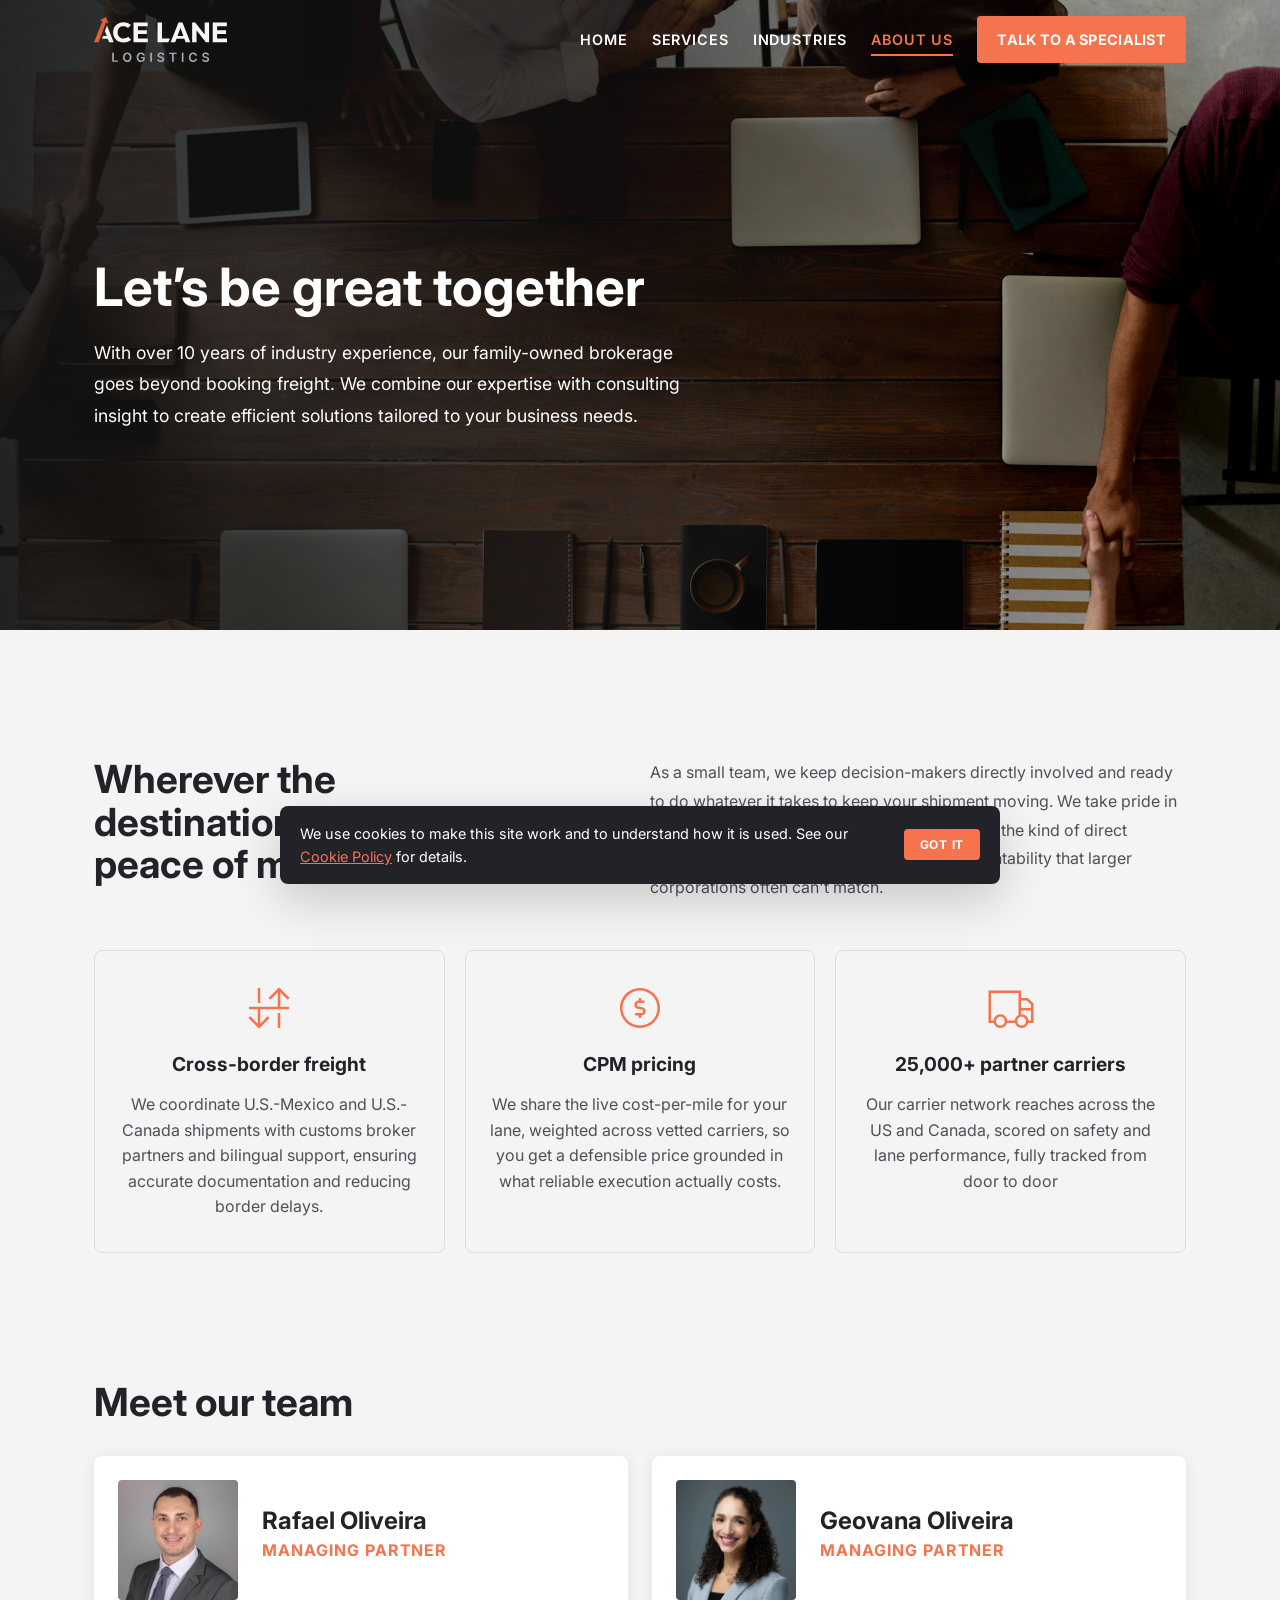
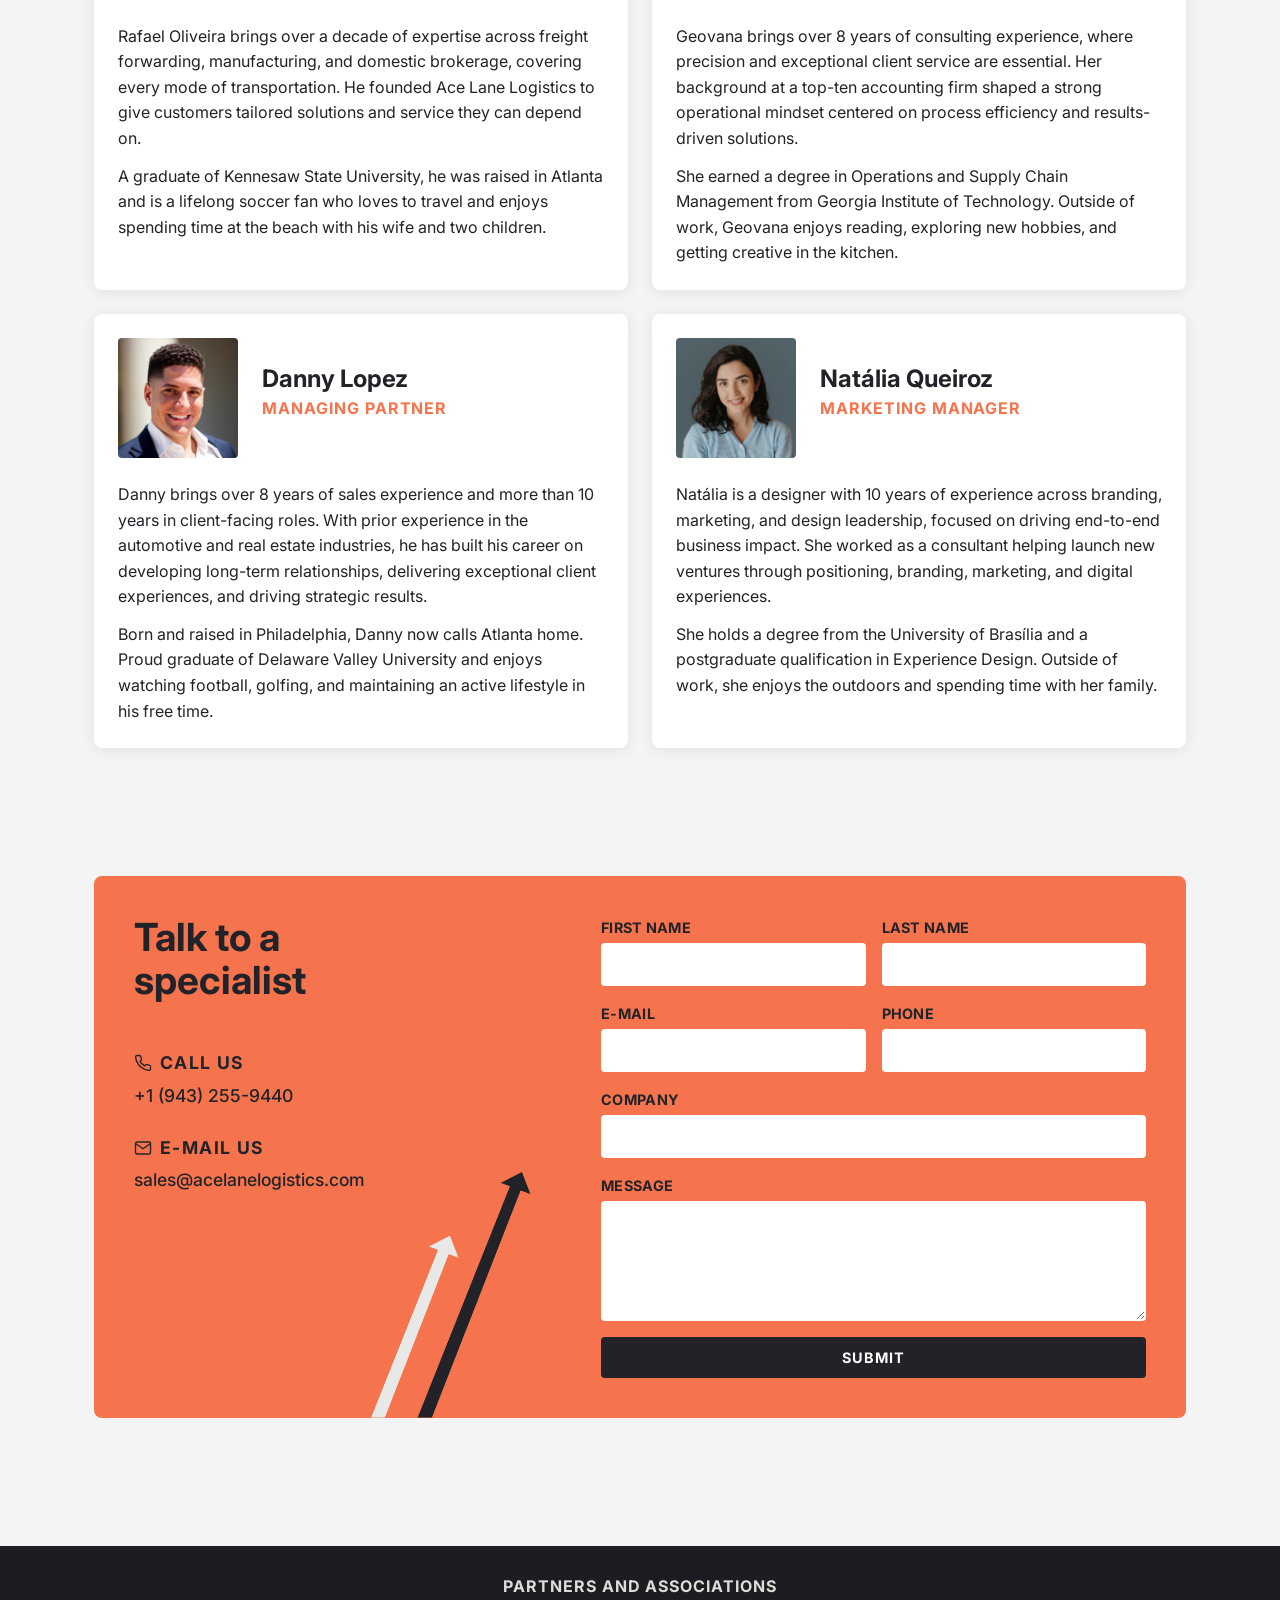
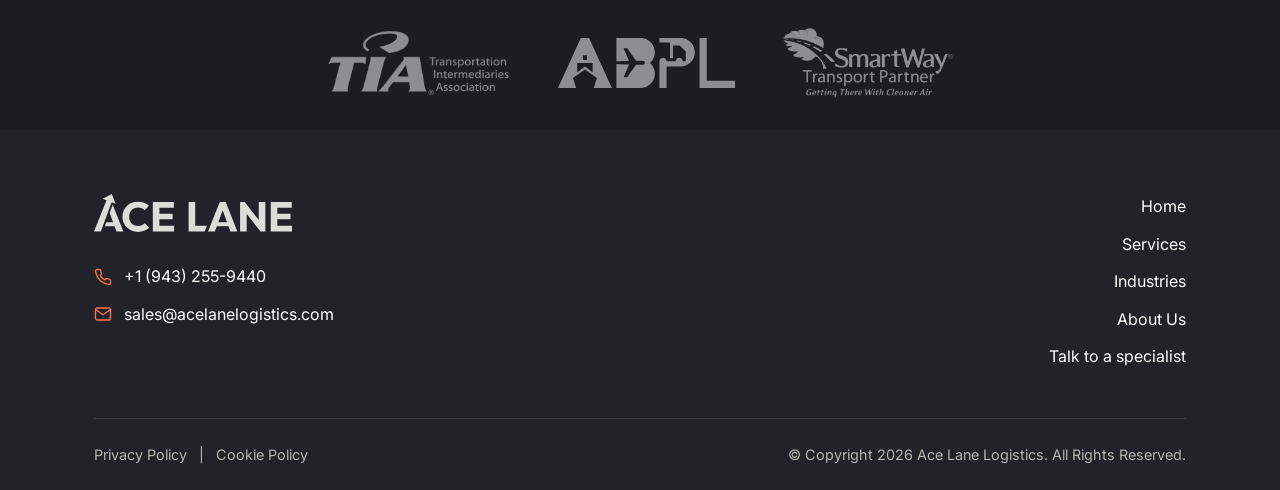
==== about.html @ 62bfcaa4 "Add files via upload" ====
<!DOCTYPE html>
<html lang="en">
<head>
  <meta charset="UTF-8">
  <meta name="viewport" content="width=device-width, initial-scale=1.0">
  <title>About Us — Ace Lane Logistics</title>
  <meta name="description" content="Over 10 years of industry experience combining brokerage expertise with consulting insight. Meet the partners behind Ace Lane Logistics.">

  <!-- Google tag (gtag.js) -->
  <script async src="https://www.googletagmanager.com/gtag/js?id=G-DX2MP7XP96"></script>
  <script>
    window.dataLayer = window.dataLayer || [];
    function gtag(){dataLayer.push(arguments);}
    gtag('js', new Date());

    gtag('config', 'G-DX2MP7XP96');
  </script>

  <link rel="icon" type="image/png" href="img/brand/ace-lane-favicon.png">

  <link rel="preconnect" href="https://fonts.googleapis.com">
  <link rel="preconnect" href="https://fonts.gstatic.com" crossorigin>
  <link href="https://fonts.googleapis.com/css2?family=Inter:wght@400;500;600;700;800&display=swap" rel="stylesheet">

  <link rel="stylesheet" href="css/tokens.css">
  <link rel="stylesheet" href="css/styles.css">
</head>
<body>

  <!-- ============================
       HEADER
       ============================ -->
       <header class="site-header">
        <div class="container">
          <div class="nav-row">
            <a href="index.html" class="brand-logo" aria-label="Ace Lane Logistics — Home">
              <img src="img/brand/ace-lane-logo.svg" alt="Ace Lane Logistics">
            </a>
    
            <nav aria-label="Primary" class="nav-items">
              <ul class="primary-nav">
                <li><a href="index.html">Home</a></li>
                <li><a href="services.html">Services</a></li>
                <li><a href="industries.html">Industries</a></li>
                <li><a href="about.html" aria-current="page">About Us</a></li>
              </ul>
            </nav>
    
            <a href="contact.html" class="btn btn-primary nav-cta">Talk to a specialist</a>
    
            <button class="nav-toggle" aria-label="Open menu" aria-expanded="false" aria-controls="mobile-menu">
              <svg viewBox="0 0 24 24" fill="none" stroke="currentColor" stroke-width="2" stroke-linecap="round" stroke-linejoin="round">
                <line x1="3" y1="6" x2="21" y2="6"/><line x1="3" y1="12" x2="21" y2="12"/><line x1="3" y1="18" x2="21" y2="18"/>
              </svg>
            </button>
          </div>
        </div>
      </header>
    
      <nav id="mobile-menu" class="mobile-menu" aria-label="Mobile">
        <a href="index.html">Home</a>
        <a href="services.html">Services</a>
        <a href="industries.html">Industries</a>
        <a href="about.html">About Us</a>
        <a href="contact.html" class="btn btn-primary">Talk to a specialist</a>
      </nav>

  <main id="main">

    <!-- ============================
         HERO — arrows on right
         ============================ -->
    <section class="hero hero--about" aria-label="About us intro">
      <div class="hero-bg" style="background-image: url('img/about-us-ace-lane-team.jpg')"></div>
      <div class="container hero-inner">
        <div class="hero-text">
          <h1 class="heading-5xl">Let’s be great together</h1>
          <p class="text-lg">With over 10 years of industry experience, our family-owned brokerage goes beyond booking freight. We combine our expertise with consulting insight to create efficient solutions tailored to your business needs. 
          </p>
        </div>
      </div>
    </section>

    <!-- ============================
         RAISING THE STANDARDS — 3 cards
         ============================ -->
    <section class="about-section">
      <div class="container">
        <div class="double-head">
          <h2 class="heading-4xl">Wherever the destination,we deliver peace of mind</h2>
          <p>As a small team, we keep decision-makers directly involved and ready to do whatever it takes to keep your shipment moving. We take pride in building long-term relationships and delivering the kind of direct communication, personal attention, and accountability that larger corporations often can't match.</p>
        </div>

        <div class="about-cards">
          <article class="about-card">
            <span class="about-card-icon" aria-hidden="true">
              <img src="img/icons/cross-border.svg">
            </span>
            <h3>Cross-border freight</h3>
            <p>We coordinate U.S.-Mexico and U.S.-Canada shipments with customs broker partners and bilingual support, ensuring accurate documentation and reducing border delays.</p>          </article>

          <article class="about-card">
            <span class="about-card-icon" aria-hidden="true">
              <img src="img/icons/quote.svg">
            </span>
            <h3>CPM pricing</h3>
            <p>We share the live cost-per-mile for your lane, weighted across vetted carriers, so you get a defensible price grounded in what reliable execution actually costs.</p>
          </article>

          <article class="about-card">
            <span class="about-card-icon" aria-hidden="true">
              <img src="img/icons/truck.svg">
            </span>
            <h3>25,000+ partner carriers</h3>
            <p>Our carrier network reaches across the US and Canada, scored on safety and lane performance, fully tracked from door to door</p>
          </article>
        </div>
      </div>
    </section>

    <!-- ============================
         MEET THE PARTNERS
         ============================ -->
    <section class="pt-0">
      <div class="container">
        <div class="partners-head">
          <h2 class="heading-4xl">Meet our team</h2>
        </div>
        <div class="partners-grid">
          <article class="partner-card">
            <div class="partner-info">
              <img src="img/partner-rafael-oliveira-ace-lane.jpg" alt="Rafael Oliveira">
              <div class="partner-name">
                <h3 class="heading-2xl">Rafael Oliveira</h3>
                <h4 class="heading-base">Managing Partner</h4>
                <!-- <a href="https://www.linkedin.com/in/rafael-oliveira1/" class="btn sm btn-outline btn-linkedin" target="_blank" rel="noopener noreferrer"> 
                  <svg class="li-icon" viewBox="0 0 640 640" xmlns="http://www.w3.org/2000/svg" aria-hidden="true">
                    <path d="M512 96L127.9 96C110.3 96 96 110.5 96 128.3L96 511.7C96 529.5 110.3 544 127.9 544L512 544C529.6 544 544 529.5 544 511.7L544 128.3C544 110.5 529.6 96 512 96zM231.4 480L165 480L165 266.2L231.5 266.2L231.5 480L231.4 480zM198.2 160C219.5 160 236.7 177.2 236.7 198.5C236.7 219.8 219.5 237 198.2 237C176.9 237 159.7 219.8 159.7 198.5C159.7 177.2 176.9 160 198.2 160zM480.3 480L413.9 480L413.9 376C413.9 351.2 413.4 319.3 379.4 319.3C344.8 319.3 339.5 346.3 339.5 374.2L339.5 480L273.1 480L273.1 266.2L336.8 266.2L336.8 295.4L337.7 295.4C346.6 278.6 368.3 260.9 400.6 260.9C467.8 260.9 480.3 305.2 480.3 362.8L480.3 480z"/>
                  </svg>
                  LinkedIn
                </a>-->
              </div>
            </div>
            <div class="partner-text">
              <p>Rafael Oliveira brings over a decade of expertise across freight forwarding, manufacturing, and domestic brokerage, covering every mode of transportation. He founded Ace Lane Logistics to give customers tailored solutions and service they can depend on.</p>
              <p>A graduate of Kennesaw State University, he was raised in Atlanta and is a lifelong soccer fan who loves to travel and enjoys spending time at the beach with his wife and two children.</p>
            </div>
          </article>
          
          <article class="partner-card">
            <div class="partner-info">
              <img src="img/partner-geovana-oliveira-ace-lane.png" alt="Geovana Oliveira">
              <div class="partner-name">
                <h3 class="heading-2xl">Geovana Oliveira</h3>
                <h4 class="heading-base">Managing Partner</h4>
                <!-- <a href="https://www.linkedin.com/in/martinsgeovana/" class="btn sm btn-outline btn-linkedin" target="_blank" rel="noopener noreferrer">
                  <svg class="li-icon" viewBox="0 0 640 640" xmlns="http://www.w3.org/2000/svg" aria-hidden="true">
                    <path d="M512 96L127.9 96C110.3 96 96 110.5 96 128.3L96 511.7C96 529.5 110.3 544 127.9 544L512 544C529.6 544 544 529.5 544 511.7L544 128.3C544 110.5 529.6 96 512 96zM231.4 480L165 480L165 266.2L231.5 266.2L231.5 480L231.4 480zM198.2 160C219.5 160 236.7 177.2 236.7 198.5C236.7 219.8 219.5 237 198.2 237C176.9 237 159.7 219.8 159.7 198.5C159.7 177.2 176.9 160 198.2 160zM480.3 480L413.9 480L413.9 376C413.9 351.2 413.4 319.3 379.4 319.3C344.8 319.3 339.5 346.3 339.5 374.2L339.5 480L273.1 480L273.1 266.2L336.8 266.2L336.8 295.4L337.7 295.4C346.6 278.6 368.3 260.9 400.6 260.9C467.8 260.9 480.3 305.2 480.3 362.8L480.3 480z"/>
                  </svg>
                  LinkedIn
                </a>-->
              </div>
            </div>
            <div class="partner-text">
              <p>Geovana brings over 8 years of consulting experience, where precision and exceptional client service are essential. Her background at a top-ten accounting firm shaped a strong operational mindset centered on process efficiency and results-driven solutions.</p>
              <p>She earned a degree in Operations and Supply Chain Management from Georgia Institute of Technology. Outside of work, Geovana enjoys reading, exploring new hobbies, and getting creative in the kitchen.</p>
            </div>
          </article>
          
          <article class="partner-card">
            <div class="partner-info">
              <img src="img/partner-danny-lopez-ace-lane.jpeg" alt="Danny Lopez">
              <div class="partner-name">
                <h3 class="heading-2xl">Danny Lopez</h3>
                <h4 class="heading-base">Managing Partner</h4>
               <!--  <a href="https://www.linkedin.com/in/dlopez05/" class="btn sm btn-outline btn-linkedin" target="_blank" rel="noopener noreferrer">
                  <svg class="li-icon" viewBox="0 0 640 640" xmlns="http://www.w3.org/2000/svg" aria-hidden="true">
                    <path d="M512 96L127.9 96C110.3 96 96 110.5 96 128.3L96 511.7C96 529.5 110.3 544 127.9 544L512 544C529.6 544 544 529.5 544 511.7L544 128.3C544 110.5 529.6 96 512 96zM231.4 480L165 480L165 266.2L231.5 266.2L231.5 480L231.4 480zM198.2 160C219.5 160 236.7 177.2 236.7 198.5C236.7 219.8 219.5 237 198.2 237C176.9 237 159.7 219.8 159.7 198.5C159.7 177.2 176.9 160 198.2 160zM480.3 480L413.9 480L413.9 376C413.9 351.2 413.4 319.3 379.4 319.3C344.8 319.3 339.5 346.3 339.5 374.2L339.5 480L273.1 480L273.1 266.2L336.8 266.2L336.8 295.4L337.7 295.4C346.6 278.6 368.3 260.9 400.6 260.9C467.8 260.9 480.3 305.2 480.3 362.8L480.3 480z"/>
                  </svg>
                  LinkedIn
                </a> -->
              </div>
            </div>
            <div class="partner-text">
              <p>Danny brings over 8 years of sales experience and more than 10 years in client-facing roles. With prior experience in the automotive and real estate industries, he has built his career on developing long-term relationships, delivering exceptional client experiences, and driving strategic results.</p>
              <p>Born and raised in Philadelphia, Danny now calls Atlanta home. Proud graduate of Delaware Valley University and enjoys watching football, golfing, and maintaining an active lifestyle in his free time.</p>
            </div>
          </article>
          
          <article class="partner-card">
            <div class="partner-info">
              <img src="img/partner-natalia-queiroz-ace-lane.png" alt="Natália Queiroz">
              <div class="partner-name">
                <h3 class="heading-2xl">Natália Queiroz</h3>
                <h4 class="heading-base">Marketing Manager</h4>
                <!-- <a href="https://www.linkedin.com/in/nataliabernardesq/" class="btn sm btn-outline btn-linkedin" target="_blank" rel="noopener noreferrer">
                  <svg class="li-icon" viewBox="0 0 640 640" xmlns="http://www.w3.org/2000/svg" aria-hidden="true">
                    <path d="M512 96L127.9 96C110.3 96 96 110.5 96 128.3L96 511.7C96 529.5 110.3 544 127.9 544L512 544C529.6 544 544 529.5 544 511.7L544 128.3C544 110.5 529.6 96 512 96zM231.4 480L165 480L165 266.2L231.5 266.2L231.5 480L231.4 480zM198.2 160C219.5 160 236.7 177.2 236.7 198.5C236.7 219.8 219.5 237 198.2 237C176.9 237 159.7 219.8 159.7 198.5C159.7 177.2 176.9 160 198.2 160zM480.3 480L413.9 480L413.9 376C413.9 351.2 413.4 319.3 379.4 319.3C344.8 319.3 339.5 346.3 339.5 374.2L339.5 480L273.1 480L273.1 266.2L336.8 266.2L336.8 295.4L337.7 295.4C346.6 278.6 368.3 260.9 400.6 260.9C467.8 260.9 480.3 305.2 480.3 362.8L480.3 480z"/>
                  </svg>
                  LinkedIn
                </a> -->
              </div>
            </div>
            <div class="partner-text">
              <p>Natália is a designer with 10 years of experience across branding, marketing, and design leadership, focused on driving end-to-end business impact. She worked as a consultant helping launch new ventures through positioning, branding, marketing, and digital experiences.</p>
              <p>She holds a degree from the University of Brasília and a postgraduate qualification in Experience Design. Outside of work, she enjoys the outdoors and spending time with her family.</p>
            </div>
          </article>
        </div>
      </div>
    </section>

  <!-- ============================
  Talk to a specialist — form
  ============================ -->
  <section class="talk-section pt-0" id="talk-form">
  <div class="container">
    <div class="talk-card">
      <div class="talk-left">
        <h2 class="heading-4xl">Talk to a<br>specialist</h2>
        <div class="talk-info">
          <div class="talk-info-item">
            <P class="talk-info-label">
              <svg viewBox="0 0 24 24" fill="none" stroke="currentColor" stroke-width="1.8" stroke-linecap="round" stroke-linejoin="round"><path d="M22 16.92v3a2 2 0 0 1-2.18 2 19.79 19.79 0 0 1-8.63-3.07 19.5 19.5 0 0 1-6-6 19.79 19.79 0 0 1-3.07-8.67A2 2 0 0 1 4.11 2h3a2 2 0 0 1 2 1.72c.13.96.37 1.9.7 2.81a2 2 0 0 1-.45 2.11L8.09 9.91a16 16 0 0 0 6 6l1.27-1.27a2 2 0 0 1 2.11-.45c.91.33 1.85.57 2.81.7A2 2 0 0 1 22 16.92z"/></svg>
              Call us
            </p>
            <p><a href="tel:+19432559440">+1 (943) 255-9440</a></p>
          </div>
          <div class="talk-info-item">
            <p class="talk-info-label">
              <svg viewBox="0 0 24 24" fill="none" stroke="currentColor" stroke-width="1.8" stroke-linecap="round" stroke-linejoin="round"><path d="M4 4h16c1.1 0 2 .9 2 2v12c0 1.1-.9 2-2 2H4c-1.1 0-2-.9-2-2V6c0-1.1.9-2 2-2z"/><polyline points="22,6 12,13 2,6"/></svg>
              E-mail us
            </p>
            <p><a href="mailto:sales@acelanelogistics.com">sales@acelanelogistics.com</a></p>
          </div>
        </div>
        <div class="talk-arrows" aria-hidden="true">
          <img src="img/brand/ace-lane-arrow-negative.png" alt="">
        </div>
      </div>

      <form class="talk-form" name="contact" method="POST" data-netlify="true" netlify-honeypot="bot-field">
        <input type="hidden" name="form-name" value="contact">
        <p class="honeypot"><label>Don't fill this out: <input name="bot-field"></label></p>
        <input type="hidden" name="page" value="page-about">

        <div class="form-row">
          <label for="firstName">First Name</label>
          <input class="input" type="text" name="firstName" id="firstName" required>
        </div>
        <div class="form-row">
          <label for="lastName">Last Name</label>
          <input class="input" type="text" name="lastName" id="lastName" required>
        </div>
        <div class="form-row">
          <label for="email">E-mail</label>
          <input class="input" type="email" name="email" id="email" required>
        </div>
        <div class="form-row">
          <label for="phone">Phone</label>
          <input class="input" type="tel" name="phone" id="phone" required>
        </div>
        <div class="form-row full">
          <label for="company">Company</label>
          <input class="input" type="text" name="company" id="company" required>
        </div>
        <div class="form-row full">
          <label for="message">Message</label>
          <textarea class="textarea" name="message" id="message" rows="4" required></textarea>
        </div>
        <div class="form-status" role="status" aria-live="polite"></div>
        <div class="form-row submit-row">
          <button type="submit" class="submit-btn">Submit</button>
        </div>
      </form>
    </div>
  </div>
</section>
</main>

  <!-- TRUST & AFFILIATIONS -->
  <section class="trust-section">
    <div class="container">
      <h2 class="heading-base text-center">Partners and associations</h2>
      <div class="trust-logos">
        <a href="https://www.tianet.org" target="_blank" rel="noopener noreferrer" aria-label="Transportation Intermediaries Association">
          <img class="logo-tia" src="img/associations-ace-lane-tia.png" alt="TIA — Transportation Intermediaries Association">
        </a>
        <a href="https://www.abplusa.com/en" target="_blank" rel="noopener noreferrer" aria-label="ABPL">
          <img class="logo-abpl" src="img/associations-ace-lane-abpl.svg" alt="ABPL">
        </a>
        <a href="https://www.epa.gov/smartway" target="_blank" rel="noopener noreferrer" aria-label="SmartWay">
          <img class="logo-smartway" src="img/associations-smartway.png" alt="SmartWay Transportation Partner">
        </a>
      </div>
    </div>
  </section>

  <footer class="site-footer">
    <div class="container">
      <div class="footer-row">
        <div class="footer-brand">
          <a href="index.html" class="brand-logo" aria-label="Ace Lane Logistics">
            <img src="img/brand/ace-lane-logo-white.svg" alt="Ace Lane Logistics">
          </a>
          <div class="footer-contact">
            <a href="tel:+19432559440">
              <svg viewBox="0 0 24 24" fill="none" stroke="currentColor" stroke-width="1.8" stroke-linecap="round" stroke-linejoin="round"><path d="M22 16.92v3a2 2 0 0 1-2.18 2 19.79 19.79 0 0 1-8.63-3.07 19.5 19.5 0 0 1-6-6 19.79 19.79 0 0 1-3.07-8.67A2 2 0 0 1 4.11 2h3a2 2 0 0 1 2 1.72c.13.96.37 1.9.7 2.81a2 2 0 0 1-.45 2.11L8.09 9.91a16 16 0 0 0 6 6l1.27-1.27a2 2 0 0 1 2.11-.45c.91.33 1.85.57 2.81.7A2 2 0 0 1 22 16.92z"/></svg>
              +1 (943) 255-9440
            </a>
            <a href="mailto:sales@acelanelogistics.com">
              <svg viewBox="0 0 24 24" fill="none" stroke="currentColor" stroke-width="1.8" stroke-linecap="round" stroke-linejoin="round"><path d="M4 4h16c1.1 0 2 .9 2 2v12c0 1.1-.9 2-2 2H4c-1.1 0-2-.9-2-2V6c0-1.1.9-2 2-2z"/><polyline points="22,6 12,13 2,6"/></svg>
              sales@acelanelogistics.com
            </a>
          </div>
        </div>
        <nav class="footer-nav" aria-label="Footer">
          <a href="index.html">Home</a>
          <a href="services.html">Services</a>
          <a href="industries.html">Industries</a>
          <a href="about.html">About Us</a>
          <a href="contact.html">Talk to a specialist</a>
        </nav>
      </div>
      <div class="footer-bottom">
        <div class="footer-bottom-links">
          <a href="privacy-policy.html">Privacy Policy</a>
          <span>|</span>
          <a href="cookie-policy.html">Cookie Policy</a>
        </div>
        <div>© Copyright <span data-current-year>2026</span> Ace Lane Logistics. All Rights Reserved.</div>
      </div>
    </div>
  </footer>

  <div class="cookie-banner" role="dialog" aria-label="Cookie notice">
    <p>We use cookies to make this site work and to understand how it is used. See our <a href="cookie-policy.html">Cookie Policy</a> for details.</p>
    <button type="button" data-cookie-ack>Got it</button>
  </div>

  <script src="js/main.js" defer></script>
</body>
</html>
---- css/tokens.css ----
/* ============================================
   ACE LANE LOGISTICS — DESIGN SYSTEM TOKENS
   ============================================ */

/* ----------------------------
   CORES
   ---------------------------- */
:root {
  /* Primárias */
  --color-orange:        #F5744D;   /* CTA principal, destaques */
  --color-orange-hover:  #B84320;   /* hover dos botões laranja */

  /* Neutros escuros (backgrounds) */
  --color-black:         #1c1d21;   /* fundo hero, footer */
  --color-gray-dark:     #222328;   /* fundo hero, footer */
  --color-gray:          #4f5057;   /* cards escuros, navbar ao rolar */
  --color-gray-light:    #b6b6af;   /* bordas escuras */
  --color-gray-lighter:  #DCDDD9;   /* fundo alternado */
  --color-gray-bg:       #F4F4F4;
  --color-white:         #FFFFFF;

  /* Textos */
  --color-text-primary:  var(--color-gray-dark);   /* títulos em fundo claro */
  --color-text-secondary:var(--color-gray);   /* corpo em fundo claro */
  --color-text-light:    var(--color-white);   /* textos em fundo escuro */
  --color-text-muted:    var(--color-gray-light);   /* labels, captions */

  /* Inputs */
  --color-input-border:  var(--color-gray-lighter);
  --color-input-focus:   var(--color-orange);
}

/* ----------------------------
   TIPOGRAFIA
   ---------------------------- */
:root {
  --font-heading: 'Inter', sans-serif;  /* títulos grandes */
  --font-body:    'Inter', sans-serif;             /* corpo */
  --font-label:   'Inter', sans-serif;             /* labels, nav */

  /* Tamanhos */
  --text-xs:    0.75rem;    /* 12px — captions, copyright */
  --text-sm:    0.9rem;   /* 14px — labels de input, footer links */
  --text-base:  1rem;       /* 16px — corpo padrão */
  --text-lg:  clamp(1rem,     0.96rem + 0.19vw, 1.1rem); /* 16 → 18px */
  --text-xl:  clamp(1.1rem, 1.06rem + 0.26vw, 1.2rem);   /* 18 → 20.8px */
  --text-2xl: clamp(1.35rem, 1.24rem + 0.56vw, 1.5rem);  /* 22 → 28px */
  --text-3xl: clamp(1.5rem,   1.3rem + 0.75vw, 2rem);     /* 24 → 32px */
  --text-4xl: clamp(1.75rem, 1.3rem + 1.4vw, 3.25rem);  /* 28 → 52px */
  --text-5xl: clamp(2.75rem, 1.7rem + 2vw, 3.75rem); /* 56 → 80px */
  --text-6xl: clamp(3rem, 2rem + 3.33vw, 4.5rem); /* 56 → 80px */

  /* Pesos */
  --weight-regular: 400;
  --weight-medium:  500;
  --weight-semibold:600;
  --weight-bold:    700;
  --weight-extrabold:    800;

  /* Line-height */
  --leading-tight:  1.1;
  --leading-snug:   1.3;
  --leading-normal: 1.6;
  --leading-relaxed:1.8;
}

/* ----------------------------
   ESPAÇAMENTOS
   ---------------------------- */
:root {
  --space-1:   0.25rem;   /*  4px */
  --space-2:   0.5rem;    /*  8px */
  --space-3:   0.75rem;   /* 12px */
  --space-4:   1rem;      /* 16px */
  --space-5:   1.25rem;   /* 20px */
  --space-6:   1.5rem;    /* 24px */
  --space-8:   2rem;      /* 32px */
  --space-10:  2.5rem;    /* 40px */
  --space-12:  3rem;      /* 48px */
  --space-16:  4rem;      /* 64px */
  --space-20:  5rem;      /* 80px */
  --space-24:  6rem;      /* 96px */
  --space-32:  8rem;      /* 128px */

  /* Seções */
  --section-padding-y:  var(--space-32);  /* padding vertical padrão de seção */
  --section-padding-x:  var(--space-6);   /* padding horizontal (mobile) */

}

/* ----------------------------
   BORDER RADIUS
   ---------------------------- */
:root {
  --radius-sm:   4px;    /* buttons */
  --radius-md:   8px;    /* cards */
  --radius-pill: 999px;  /* badges */
  --radius-none: 0;
}

/* ----------------------------
   SOMBRAS
   ---------------------------- */
:root {
  --shadow-sm:  0 1px 3px rgba(0,0,0,0.08);
  --shadow-md:  0 4px 16px rgba(0,0,0,0.10);
  --shadow-lg:  0 8px 32px rgba(0,0,0,0.14);
  --shadow-xl:  0 16px 48px rgba(0,0,0,0.18);
}

/* ----------------------------
   TRANSIÇÕES
   ---------------------------- */
:root {
  --transition-fast:   150ms ease;
  --transition-normal: 250ms ease;
  --transition-slow:   400ms ease;
}

/* ----------------------------
   Z-INDEX
   ---------------------------- */
:root {
  --z-base:    0;
  --z-above:   10;
  --z-nav:     100;
  --z-overlay: 200;
  --z-modal:   300;
}

/* ----------------------------
   BREAKPOINTS (referência — usar em media queries)
   sm:  640px
   md:  768px
   lg:  1024px
   xl:  1280px
   ---------------------------- */

/* ----------------------------
   RESET & BASE
   ---------------------------- */
*, *::before, *::after {
  box-sizing: border-box;
  margin: 0;
  padding: 0;
}

html {
  scroll-behavior: smooth;
  font-size: 16px;
}

body {
  font-family: var(--font-body);
  font-size: var(--text-base);
  font-weight: var(--weight-regular);
  color: var(--color-text-primary);
  background-color: var(--color-gray-bg);
  line-height: var(--leading-normal);
  -webkit-font-smoothing: antialiased;
}

ul, ol {
  list-style: none !important;
  padding-inline-start: 0;
  -webkit-padding-start: 0;
  margin-inline-start: 0;
}

ul li, ol li {
  list-style: none !important;
  list-style-type: none !important;
  list-style-image: none !important;
}

ul li::marker,
ol li::marker {
  content: "" !important;
  display: none !important;
  font-size: 0 !important;
  color: transparent !important;
}

img {
  max-width: 100%;
  display: block;
}

a {
  color: inherit;
  text-decoration: none;
}

.white {
  color: var(--color-white);
}

.orange {
  color: var(--color-orange);
  font-weight: 800;
}

.all-caps {
  text-transform: uppercase;
}

.pt-0 {
  padding-top: 0 !important;
}

/* ----------------------------
   CONTAINER
   ---------------------------- */
.container {
  width: 100%;
  margin-inline: auto;
  padding-inline: var(--space-6);
}

@media (min-width: 768px) {
  .container {
      max-width: 95%;
  }
}

@media (min-width: 992px) {
  .container {
      max-width: 960px;
  }
}

@media (min-width: 1024px) {
  .container {
      max-width: 990px;
  }
}

@media (min-width: 1200px) {
  .container {
        max-width: 1140px;
    }
  }

@media (min-width: 1400px) {
  .container {
      max-width: 1320px;
  }
}

@media (min-width: 1800px) {
  .container {
      max-width: 85%;
  }
}


/* ----------------------------
   Buttons
   ---------------------------- */
.btn {
  display: inline-flex;
  align-items: center;
  justify-content: center;
  gap: var(--space-2);
  font-family: var(--font-label);
  font-size: var(--text-sm);
  font-weight: var(--weight-bold);
  letter-spacing: 0.02em;
  text-transform: uppercase;
  padding: var(--space-3) var(--space-5);
  border-radius: var(--radius-sm);
  border: none;
  cursor: pointer;
  transition: background var(--transition-fast), transform var(--transition-fast);
}

.btn.sm {
  padding: var(--space-1) var(--space-2);
}

.btn:hover  { transform: translateY(-1px); }
.btn:active { transform: translateY(0); }

/* ----------------------------
   INPUTS
   ---------------------------- */
.input,
.textarea {
  width: 100%;
  font-family: var(--font-body);
  font-size: var(--text-sm);
  color: var(--color-text-primary);
  background: var(--color-white);
  border: 1px solid var(--color-input-border);
  border-radius: var(--radius-sm);
  padding: var(--space-2) var(--space-3);
  transition: border-color var(--transition-fast);
}

.input:focus,
.textarea:focus {
  border-color: var(--color-input-focus);
}

.textarea {
  outline: none;
  field-sizing: content;
  resize: none;
  max-height: 10em;
  min-height: 4em; 
}

label {
  display: block;
  font-size: var(--text-xs);
  font-weight: var(--weight-bold);
  text-transform: uppercase;
  color: var(--color-text-secondary);
  margin-bottom: var(--space-2);
}

/* ----------------------------
   CARDS
   ---------------------------- */
.card {
  background: var(--color-white);
  border-radius: var(--radius-lg);
  padding: var(--space-6);
  box-shadow: var(--shadow-md);
  overflow: hidden;
}

/* ----------------------------
   SECTION HEADING
   ---------------------------- */
section {
  padding: var(--section-padding-y) 0;
}

@media (max-width: 768px) {
  section {
    padding: var(--space-16) 0;
  }
}

.section-title {
  font-family: var(--font-heading);
  font-size: var(--text-2xl);
  font-weight: var(--weight-bold);
  line-height: var(--leading-tight);
  color: var(--color-text-primary);
}

.section-subtitle {
  font-size: var(--text-base);
  line-height: var(--leading-relaxed);
  margin-top: var(--space-3);
}

/* ----------------------------
   Font Size
   ---------------------------- */
.heading-huge {
  font-size: var(--text-6xl);
  font-weight: var(--weight-bold);
  line-height: var(--leading-tight);
  color: var(--color-text-light);
}
.heading-lg {font-size: var(--text-lg); font-weight: var(--weight-bold); line-height: var(--leading-tight) }
.heading-xl {font-size: var(--text-xl); font-weight: var(--weight-bold); line-height: var(--leading-tight) }
.heading-2xl {font-size: var(--text-2xl); font-weight: var(--weight-bold); line-height: var(--leading-tight);}
.heading-3xl {font-size: var(--text-3xl); font-weight: var(--weight-bold); line-height: var(--leading-tight); }
.heading-4xl {font-size: var(--text-4xl); font-weight: var(--weight-bold); line-height: var(--leading-tight); }
.heading-5xl {font-size: var(--text-5xl); font-weight: var(--weight-bold); line-height: var(--leading-tight); }
.heading-base {
  font-size: var(--text-base);
  font-weight: var(--weight-bold);
  line-height: var(--leading-tight);
  text-transform: uppercase;
  letter-spacing: 0.06em;
}

p {
  font-size: var(--text-base);
  line-height: var(--leading-normal);
}

.text-center {
  text-align: center;
}

.text-sm {
  font-size: var(--text-sm);
  line-height: var(--leading-snug);
}

.text-lg {
  font-size: var(--text-lg);
  line-height: var(--leading-relaxed);
}

.text-xl {
  font-size: var(--text-xl);
}

.highlight {
  background-color: var(--color-orange); font-weight: var(--weight-bold); color: var(--color-gray-dark); padding: var(--space-1) }


/* ----------------------------
   GOOGLE FONTS IMPORT
   (adicionar no <head> de cada página)

   <link rel="preconnect" href="https://fonts.googleapis.com">
   <link rel="preconnect" href="https://fonts.gstatic.com" crossorigin>
   <link href="https://fonts.googleapis.com/css2?family=Barlow:wght@400;500;600;700&family=Barlow+Condensed:wght@600;700&display=swap" rel="stylesheet">
   ---------------------------- */

   .mb-0 {
    margin-bottom: 0 !important;
   }
---- css/styles.css ----
/* ----------------------------
   ACCESSIBILITY HELPERS
   ---------------------------- */
.sr-only {
  position: absolute;
  width: 1px; height: 1px;
  padding: 0; margin: -1px;
  overflow: hidden;
  clip: rect(0,0,0,0);
  white-space: nowrap;
  border: 0;
}

.skip-link {
  position: absolute;
  top: -40px;
  left: var(--space-4);
  background: var(--color-orange);
  color: var(--color-white);
  padding: var(--space-2) var(--space-4);
  z-index: var(--z-modal);
  border-radius: var(--radius-sm);
  font-weight: var(--weight-bold);
}
.skip-link:focus { top: var(--space-4); }

:focus-visible {
  outline: 2px solid var(--color-orange);
  outline-offset: 3px;
  border-radius: var(--radius-sm);
}

/* ----------------------------
   BUTTONS — variants
   ---------------------------- */
.btn-primary {
  background: var(--color-orange);
  color: var(--color-white);
}

.btn-primary:hover {
  background: var(--color-orange-hover);
  transform: translateY(-1px);
}

.btn-dark {
  background: var(--color-gray-dark);
  color: var(--color-white);
}

.btn-dark:hover {
  background: #000;
  transform: translateY(-1px);
}

.btn-outline {
  background: transparent;
  color: var(--color-orange);
  border: 1px solid var(--color-orange);
  text-decoration: none;
  transition: background 0.2s ease, color 0.2s ease;
}

.btn-outline:hover {
  border-color: var(--color-orange);
  color: var(--color-white);
}

.btn-linkedin {
  display: inline-flex;
  align-items: center;
  gap: 8px;
}
  
  .btn-linkedin .li-icon {
    width: 18px;
    height: 18px;
    flex-shrink: 0;
  }
  
  .btn-linkedin .li-icon path {
    fill: var(--color-orange);
    transition: fill 0.2s ease;
  }
  
  .btn-linkedin:hover {
    background: var(--color-orange);
    color: #fff;
  }
  
  .btn-linkedin:hover .li-icon path {
    fill: #fff;
  }
  
  .btn-linkedin:active {
    transform: scale(0.98);
  }

/* ----------------------------
   EYEBROW (small section label with orange dash)
   ---------------------------- */
.eyebrow {
  display: inline-flex;
  align-items: center;
  gap: var(--space-3);
  font-family: var(--font-label);
  font-size: var(--text-sm);
  font-weight: var(--weight-bold);
  text-transform: uppercase;
  letter-spacing: 0.08em;
  color: var(--color-orange);
  margin-bottom: var(--space-6);
}
.eyebrow::before {
  content: "";
  width: 28px;
  height: 2px;
  background: var(--color-orange);
  display: inline-block;
}

/* ============================================
   HEADER / NAVIGATION
   ============================================ */
.site-header {
  position: fixed;
  inset: 0 0 auto 0;
  z-index: var(--z-nav);
  padding: var(--space-4) 0;
  background: transparent;
  transition: background var(--transition-normal), box-shadow var(--transition-normal), padding var(--transition-normal);
}
.site-header.is-scrolled {
  background: var(--color-gray-dark);
  box-shadow: var(--shadow-md);
  padding: var(--space-3) 0;
}
.site-header.is-light {
  background: var(--color-gray-dark);
}

.nav-row {
  display: flex;
  align-items: center;
  gap: var(--space-6);
}

.brand-logo {
  display: inline-flex;
  align-items: center;
  height: 45px;
  flex-shrink: 0;
}
.brand-logo img,
.brand-logo svg { height: 100%; width: auto; display: block; }

.nav-items {
  margin-left: auto;
  margin-right: (var(--space-2));
}
.primary-nav {
  display: flex;
  align-items: center;
  gap: var(--space-6);
  list-style: none;
}
.primary-nav a {
  font-size: var(--text-sm);
  font-weight: var(--weight-semibold);
  text-transform: uppercase;
  letter-spacing: 0.06em;
  color: var(--color-white);
  position: relative;
  padding: var(--space-2) 0;
  transition: color var(--transition-fast);
}
.primary-nav a::after {
  content: "";
  position: absolute;
  left: 0; right: 0; bottom: 0;
  height: 2px;
  background: var(--color-orange);
  transform: scaleX(0);
  transform-origin: left;
  transition: transform var(--transition-normal);
}
.primary-nav a:hover { color: var(--color-orange); }
.primary-nav a:hover::after,
.primary-nav a[aria-current="page"]::after { transform: scaleX(1); }
.primary-nav a[aria-current="page"] { color: var(--color-orange); }

.nav-cta {
  flex-shrink: 0;
}

.nav-toggle {
  display: none;
  background: transparent;
  border: none;
  color: var(--color-white);
  padding: var(--space-2);
  cursor: pointer;
}
.nav-toggle svg { width: 28px; height: 28px; }

@media (max-width: 1024px) {
  .primary-nav { display: none; }
  .nav-cta { display: none; }
  .nav-toggle { display: inline-flex; }

  .site-header.is-mobile-open {
    background: var(--color-gray-dark);
  }
  .mobile-menu {
    position: fixed;
    inset: 0;
    background: var(--color-gray-dark);
    z-index: calc(var(--z-nav) - 1);
    padding: 100px var(--space-6) var(--space-12);
    display: flex;
    flex-direction: column;
    transform: translateX(100%);
    transition: transform var(--transition-normal);
  }
  .mobile-menu.is-open { transform: translateX(0); }
  .mobile-menu a {
    font-size: var(--text-md);
  font-weight: var(--weight-semibold);
  text-transform: uppercase;
  letter-spacing: 0.06em;
  color: var(--color-white);
    padding: var(--space-6) 0;
    border-bottom: 1px solid var(--color-gray);
  }
  .mobile-menu a.btn { margin-top: var(--space-4); align-self: flex-start; padding: var(--space-3) var(--space-5);}
}

@media (min-width: 1025px) {
  .mobile-menu { display: none; }
}


/* ============================================
   HERO — variants for each page
   ============================================ */
.hero {
  position: relative;
  background: var(--color-gray-dark);
  color: var(--color-text-light);
  overflow: hidden;
  padding: 140px 0 var(--space-20);
  min-height: 70vh;
  display: flex;
  align-items: center;
}

.hero.main {
  min-height: 75vh;
}

.hero-inner {
  position: relative;
  z-index: 2;
  width: 100%;
}
.hero.main .hero-text { max-width: 580px; }
.hero-text { max-width: 650px; }
.hero h1 {
  margin-bottom: var(--space-5);
}
.hero p {
  color: var(--color-text-light);
}
.hero .btn { margin-top: var(--space-8); }

/* Background image layer for heroes that have one */
.hero-bg {
  position: absolute;
  inset: 0;
  background-position: center right;
  background-size: cover;
  background-repeat: no-repeat;
  z-index: 0;
}
.hero-bg::after {
  content: "";
  position: absolute;
  inset: 0;
  background: linear-gradient(90deg,
  rgba(20,20,20,0.9) 0%,
  rgba(20,20,20,0.6) 50%,
  rgba(20,20,20,0.0) 85%)
}

/* About hero — uses two arrows on right side instead of image */
.hero--about .hero-arrows {
  position: absolute;
  right: clamp(var(--space-8), 12vw, 200px);
  top: 50%;
  transform: translateY(-45%);
  display: flex;
  gap: var(--space-6);
  z-index: 1;
  pointer-events: none;
}
.hero--about .hero-arrows img {
  height: clamp(220px, 32vw, 420px);
  width: auto;
  display: block;
}
.hero--about .hero-arrows img:first-child {
  align-self: flex-end;
  opacity: 0.85;
}
@media (max-width: 1440px) {
.hero-text { max-width: 620px; }
}
@media (max-width: 1024px) {
  .hero-text {
    max-width: 60%;
}
}

@media (max-width: 768px) {
  .hero { padding: 120px 0 var(--space-16); min-height: 65vh; }
  .hero-text {
    max-width: 80%;
}
  .hero-bg::after {
    background: linear-gradient(135deg,
      rgba(20, 20, 20, 0.92) 0%,
      rgba(20, 20, 20,0.7) 70%,
      rgba(20, 20, 20,0.2) 100%);
  }
  .hero--about .hero-arrows {
    right: var(--space-4);
    transform: translateY(-30%);
  }
  .hero--about .hero-arrows img {
    height: 200px;
  }
}

@media (max-width: 480px) {
.hero-bg {
  background-position: -40rem;
}
  .hero-text {
    max-width: 90%;
}
.hero--about .hero-bg {
  background-position: center;
}
.hero--about .hero-text {
  max-width: 100%;
}
}

/* ============================================
   THE ACE STANDARD — accordion
   ============================================ */

.double-head {
  display: grid;
  grid-template-columns: 0.8fr 1fr;
  column-gap: var(--space-32);
  -ms-scroll-limit-x-max: var(--space-32);
  margin-bottom: var(--space-12);
}

.double-head p {
  font-size: var(--text-base);
  line-height: var(--leading-relaxed);
  color: var(--color-text-secondary);
}
.double-head p strong {
  color: var(--color-text-primary);
  font-weight: var(--weight-bold);
}
.double-head .ace-letter {
  color: var(--color-orange);
  font-weight: var(--weight-bold);
}

@media (max-width: 900px) {
  .double-head{ grid-template-columns: 1fr; gap: var(--space-6); }
}

/* Accordion list */
.steps {
  display: flex;
  flex-direction: column;
  border-radius: var(--radius-md) var(--radius-md) 0 0;
  overflow: hidden;
  background: var(--color-gray-lighter);
}

.step {
  border-bottom: 1px solid var(--color-gray-light);
  background: #dcdcd9; /* slightly darker than --color-gray-lighter for collapsed */
  transition: background var(--transition-normal);
}
.step:last-child { border-bottom: none; }

.step-header {
  width: 100%;
  display: grid;
  grid-template-columns: 45px minmax(220px, 1fr) 2fr 32px;
  align-items: center;
  gap: var(--space-5);
  padding: var(--space-6);
  min-height: 100px;
  background: transparent;
  border: none;
  cursor: pointer;
  text-align: left;
  font-family: inherit;
  color: var(--color-text-primary);
  transition: color var(--transition-fast);
}

.step-icon {
  width: 32px; height: 32px;
  display: inline-flex;
  align-items: center;
  justify-content: center;
  color: var(--color-orange);
}
.step-icon svg { width: 100%; height: 100%; }

.step-title {
  font-family: var(--font-heading);
  font-size: var(--text-xl);
  font-weight: var(--weight-bold);
  line-height: 1.2;
}

.step-desc {
  font-size: var(--text-sm);
  line-height: var(--leading-normal);
  color: var(--color-text-secondary);
}

.step-chevron {
  width: 28px; height: 28px;
  display: inline-flex;
  align-items: center;
  justify-content: center;
  color: var(--color-orange);
  transition: transform var(--transition-normal);
}
.step-chevron svg { width: 100%; height: 100%; }

/* Active state — orange header */
.step.is-open {
  background: var(--color-orange);
}
.step.is-open .step-header,
.step.is-open .step-icon,
.step.is-open .step-title,
.step.is-open .step-desc,
.step.is-open .step-chevron {
  color: var(--color-gray-dark);
  font-weight: var(--weight-bold);
}
.step.is-open .step-chevron { transform: rotate(180deg); }

/* Hover (when not open) */
.step:not(.is-open):hover {
  background: #d0d0cc;
}
.step:not(.is-open):hover .step-title { color: var(--color-orange); }

/* Panel — uses grid-rows trick for smooth open */
.step-panel {
  display: grid;
  grid-template-rows: 0fr;
  transition: grid-template-rows 350ms ease;
  background: var(--color-gray-lighter);
}

.step.is-open .step-panel { grid-template-rows: 1fr; }

.step-panel-inner {
  min-height: 0;
  overflow: hidden;
}

.step-panel-content {
  padding: var(--space-8) var(--space-6);
  background-color: white;
}

.step-cols {
  columns: 2;
  gap: var(--space-12);
  margin-inline: auto;
}

.step-panel-content .margin-top{
  margin-top: var(--space-10)
}

.step-col-heading {
  font-family: var(--font-label);
  font-size: var(--text-sm);
  font-weight: var(--weight-bold);
  text-transform: uppercase;
  letter-spacing: 0.06em;
  color: var(--color-text-primary);
  margin-bottom: var(--space-3);
}

.step-list {
  list-style: none;
  display: flex;
  flex-direction: column;
  gap: var(--space-5);
}

.step-list li {
  position: relative;
  padding-left: var(--space-8);
  line-height: var(--leading-normal);
  color: var(--color-text-secondary);
}

.step-list li::before {
  content: "—";
  position: absolute;
  left: 0;
  color: var(--color-orange);
  font-weight: var(--weight-bold);
}

.step-summary {
  text-align: center;
  font-weight: var(--weight-bold);
  font-size: var(--text-base);
  margin-top: var(--space-8);
  color: var(--color-text-primary);
}

@media (max-width: 768px) {
  .step-header {
    grid-template-columns: 25px 1fr 24px;
    grid-template-rows: auto auto;
    gap: var(--space-1) var(--space-3);
    padding: var(--space-4);
    align-items: start;
  }

  .step-header .step-icon    { grid-column: 1; grid-row: 1; }
  .step-header h3            { grid-column: 2; grid-row: 1; font-size: 1.125rem;}
  .step-header p             { grid-column: 2; grid-row: 2; }
  .step-header .step-chevron { grid-column: 3; grid-row: 1; }
  .step-cols {
    columns: 1;
  }
  .step-icon { width: 24px; height: 24px; }
  .step-title { font-size: var(--text-lg); grid-column: 2; }
  .step-desc { grid-column: 1 / -1; padding-top: var(--space-2); }
  .step-chevron { grid-column: 3; grid-row: 1; }
  .step-panel-content { padding: var(--space-5); }
}

@media (min-width: 1399px) {
  .step-panel-content {
    padding: var(--space-8) var(--space-12);
  }
}

@media (min-width: 1921px) {
  .steps, .commitment {
  max-width: 1600px;
  margin: 0 auto;
  }
  .step-cols {
    max-width: 1415px;
  }
}

/* Our commitment card — dark feature card */
.commitment {
  background: var(--color-gray-light);
  color: var(--color-gray-dark);
  border-radius: 0 0 var(--radius-md) var(--radius-md);
  padding: var(--space-6);
  display: grid;
  grid-template-columns: 45px 2fr;
  align-items: top;
  gap: var(--space-6);
}
.commitment-icon {
  flex-shrink: 0;
  width: 40px; height: 40px;
  display: inline-flex;
  align-items: center;
  justify-content: center;
}
.commitment-icon svg { width: 100%; height: 100%; stroke-width: 1.4; }
.commitment h3 {
  margin-bottom: var(--space-2);
}
.commitment p {
  color: var(--color-text-primary);
  font-size: var(--text-sm);
}

@media (max-width: 768px) {
  .commitment { align-items: center; padding: var(--space-6); gap: var(--space-1); }
  .commitment-icon { width: 35px; height: 35px; }
  .commitment-content {display: contents;}
  .commitment p {grid-column: 1 / -1;}
  .commitment h3 {margin-bottom: 0; }
}

/* ============================================
   SERVICES — home grid (image cards w/ title overlay)
   ============================================ */
.section-head { margin-bottom: var(--space-10); }

.services-grid {
  display: grid;
  grid-template-columns: repeat(4, 1fr);
  gap: var(--space-4);
}

.service-tile {
  position: relative;
  display: block;
  aspect-ratio: 1 / 1;
  border-radius: var(--radius-md);
  overflow: hidden;
  background: var(--color-gray-dark);
  isolation: isolate;
}

.service-tile__bg {
  width: 100%;
  height: 100%;
  object-fit: cover;
  transition: transform var(--transition-slow);
}

.service-tile::before {
  content: "";
  position: absolute;
  inset: 0;
  background: linear-gradient(180deg, rgba(0,0,0,0) 30%, rgba(0,0,0,0.5) 60%, rgba(0,0,0,0.95) 100%);
  z-index: 1;
  transition: background var(--transition-normal);
}

.service-tile__content {
  position: absolute;
  left: var(--space-5);
  right: var(--space-5);
  bottom: var(--space-5);
  z-index: 2;
  color: var(--color-white);
}

.service-tile__content h3 {
  margin: 0;
}

.service-tile__content p {
  line-height: var(--leading-snug);
  margin: 0;
  opacity: 0;
  max-height: 0;
  transform: translateY(6px);
  transition:
    opacity var(--transition-normal),
    max-height var(--transition-normal),
    transform var(--transition-normal),
    margin-top var(--transition-normal);
}

.service-tile__arrow {
  position: absolute;
  top: var(--space-5);
  right: var(--space-5);
  width: 32px;
  height: 32px;
  opacity: 0;
  transform: translate(-6px, 6px);
  transition:
    opacity var(--transition-normal),
    transform var(--transition-normal);
  z-index: 2;
  pointer-events: none;
}

.service-tile:hover .service-tile__bg {
  transform: scale(1.06);
}

.service-tile:hover::before {
  background: linear-gradient(180deg, rgba(0,0,0,0.7) 30%, rgba(0,0,0,0.95) 100%);
}

.service-tile:hover .service-tile__content p {
  opacity: 1;
  max-height: 6em;
  transform: translateY(0);
  margin-top: var(--space-2);
}

.service-tile:hover .service-tile__arrow {
  opacity: 1;
  transform: translate(0, 0);
}

@media (max-width: 1024px) {
  .services-grid { grid-template-columns: repeat(2, 1fr); }
}

@media (max-width: 678px) {
  .section-head { margin-bottom: var(--space-6); }
  .eyebrow { margin-bottom: var(--space-3);}
}

@media (max-width: 540px) {
  .services-grid { grid-template-columns: 1fr; }
  .service-tile { aspect-ratio: 16 / 12; }
  .service-tile::before {
    background: linear-gradient(180deg, rgba(0,0,0,0.4) 20%, rgba(0,0,0,0.95) 100%);
  }
  .service-tile .service-tile__content p {
    opacity: 1;
    max-height: 6em;
    transform: translateY(0);
    margin-top: var(--space-2);
  }
  .service-tile .service-tile__arrow {
    opacity: 1;
    transform: translate(0, 0);
  }
}

/* ============================================
   SERVICES — full detail cards (services page)
   ============================================ */
.services-full-grid {
  display: grid;
  grid-template-columns: 1fr;
  gap: var(--space-12);
}
.service-card {
  display: grid;
  grid-template-columns: 1.3fr 2fr;
  background: var(--color-white);
  border-radius: var(--radius-md);
  transition: transform var(--transition-normal), box-shadow var(--transition-normal);
  scroll-margin-top: 200px;
}
.service-card:hover {
  transform: translateY(-4px);
  box-shadow: var(--shadow-lg);
}
.service-card-img {
  position: relative;
  overflow: hidden;
  background: var(--color-gray);
  border-radius: var(--radius-md) 0 0 var(--radius-md);
}
.service-card-img img {
  width: 100%; height: 100%;
  object-fit: cover;
  transition: transform var(--transition-slow);
}
.service-card:hover .service-card-img img { transform: scale(1.06); }
.service-card-body {
  padding: var(--space-6);
  color: var(--color-gray-dark);
  display: flex;
  flex-direction: column;
}
.service-card-body > p {
  font-size: var(--text-lg);
  line-height: var(--leading-normal);
  margin: var(--space-4) 0;
}
.service-card-body ul {
  list-style: none;
  display: flex;
  flex-direction: column;
  gap: var(--space-2);
  margin-top: var(--space-6);
}

.service-card-body ul h4 {
  margin-bottom: var(--space-2);
}
.service-card-body ul li {
  position: relative;
  padding-left: var(--space-6);
}
.service-card-body ul li::before {
  content: "— ";
  position: absolute;
  left: 0;
  color: var(--color-orange);
}

@media (max-width: 1024px) {
  .service-card { grid-template-columns: 1fr; height: auto; }
  .service-card-img { aspect-ratio: 16 / 9; }
  .service-card-img {
    border-radius: var(--radius-md) var(--radius-md) 0 0;
  }
}

/* ============================================
   INDUSTRIES — numbered list rows
   ============================================ */
.industries-list {
  display: flex;
  flex-direction: column;
}
.industry-row {
  display: grid;
  grid-template-columns: 60px 2fr 1fr;
  gap: var(--space-6);
  padding: var(--space-12) 0;
  border-bottom: 1px solid var(--color-gray-lighter);
  cursor: default;
  transition: transform 0.2s ease-in-out;
}
.industry-row:hover {
  transform: translateX(20px);
}

.industry-row:hover h2 { color: var(--color-orange); }
.industry-row:first-child { padding-top: 0; }
.industry-row:last-child { border-bottom: none; }

.industry-num {
  font-family: var(--font-heading);
  font-size: var(--text-2xl);
  font-weight: var(--weight-bold);
  color: var(--color-gray-light);
  align-self: flex-start;
}
.industry-row h2 {
  font-size: 3.25rem;
  font-weight: var(--weight-bold);
  line-height: var(--leading-tight);
  margin-bottom: var(--space-3);
  transition: color var(--transition-fast);
}
.industry-row p {
  color: var(--color-gray);
  width: 80%;
}
.industry-img {
  aspect-ratio: 16 / 10;
  border-radius: var(--radius-md);
  overflow: hidden;
  background: var(--color-gray);
}
.industry-img img {
  width: 100%; height: 100%;
  object-fit: cover;
  filter: grayscale(0.2);
  transition: filter var(--transition-normal), transform var(--transition-slow);
}
.industry-row:hover .industry-img img {
  filter: grayscale(0);
  transform: scale(1.08);
}

@media (max-width: 1024px) {
  .industry-row {
    grid-template-columns: 25px 2fr 1fr;
  }

  .industry-row h2 {
    font-size: 2.5rem;
  }
  .industry-row p {
    color: var(--color-gray);
    width: 100%;
  }
  .industry-num { font-size: var(--text-xl);}
  .industry-img { aspect-ratio: auto;}
}

@media (max-width: 768px) {
  .industry-row {
    grid-template-columns: 25px 1fr;
    grid-template-rows: auto auto;
    gap: var(--space-4);
    padding: var(--space-6) 0;
  }
  .industry-content { grid-column: 2; }
  .industry-img {
    grid-column: 2;
    grid-row: 2;
    aspect-ratio: 16 / 8;
    height: 100%;
  }
  .industry-num { font-size: var(--text-xl); padding-top: 4px; }
}

/* ============================================
   ABOUT US — three card row + partner cards
   ============================================ */
.about-head { margin-bottom: var(--space-10); }

.about-cards {
  display: grid;
  grid-template-columns: repeat(3, 1fr);
  gap: var(--space-5);
}
.about-card {
  background: transparent;
  border: 1px solid var(--color-gray-lighter);
  border-radius: var(--radius-md);
  padding: var(--space-8) var(--space-6);
  text-align: center;
  transition: transform var(--transition-normal), border-color var(--transition-normal), box-shadow var(--transition-normal);
}
.about-card:hover {
  transform: translateY(-3px);
  border-color: var(--color-orange);
  box-shadow: var(--shadow-md);
}
.about-card-icon {
  width: 50px; height: 50px;
  margin: 0 auto var(--space-5);
  color: var(--color-orange);
  display: block;
}
.about-card-icon svg, .about-card-icon img { width: 50px; height: 50px; margin-bottom: 1rem; stroke-width: 1.6; }
.about-card h3 {
  font-family: var(--font-heading);
  font-size: var(--text-xl);
  font-weight: var(--weight-bold);
  line-height: 1.2;
  color: var(--color-text-primary);
  margin-bottom: var(--space-4);
}
.about-card p {
  color: var(--color-text-secondary);
}

@media (max-width: 900px) {
  .about-cards { grid-template-columns: 1fr; gap: var(--space-4); }
  .about-card { padding: var(--space-6); }
}

@media (max-width: 500px) {
.about-head { margin-bottom: var(--space-10); }
}

/* Partner cards */
.partners-head { margin-bottom: var(--space-8); }

.partners-grid {
  display: grid;
  grid-template-columns: repeat(2, 1fr);
  gap: var(--space-6);
}

.partner-card {
  border-radius: var(--radius-md);
  overflow: hidden;
  background: var(--color-white);
  box-shadow: 0 2px 16px rgba(0,0,0,0.08);
  padding: var(--space-6);
}

.partner-info {
  display: flex;
  align-items: center;
  gap: 1.5rem;
  margin-bottom: var(--space-3);
}

.partner-card img {
  flex-shrink: 0;
  width: 120px;
  height: 120px;
  border-radius: var(--radius-sm);
  object-fit: cover;
  object-position: top;
  display: block;
}

.partner-bio {
  flex: 1;
  min-width: 0; 
}

.partner-name h4 {
  margin: var(--space-2) 0 var(--space-3);
  color: var(--color-orange);
}

.partner-text p {
  padding-top: var(--space-3);
}

@media (max-width: 1024px) {
  .partners-grid {
    grid-template-columns: 1fr;
  }
}

@media (max-width: 768px) {
  
  .partner-card {
    grid-template-columns: 150px 1fr;
    padding: var(--space-4);
  }
  .partner-info {
    grid-template-columns: 1fr 4fr;
  }
  .partner-card img {
    width: 160px;
    height: 160px;
  }
}

@media (max-width: 480px) {
  .partner-info {
    flex-direction: column;
    align-items: center;
    text-align: center;
  }
}

/* ============================================
   TRUST & AFFILIATIONS strip
   ============================================ */

.trust-section {
background-color: var(--color-black);
padding: 2rem 0;
}

.trust-section h2 {
color: var(--color-gray-lighter);
}

.trust-logos {
  display: flex;
  justify-content: center;
  align-items: center;
  gap: var(--space-12);
  filter: brightness(0) invert(1);
  opacity: 0.5;
  margin-top: var(--space-8);
}

.trust-logos img {
  width: auto;
  transition: transform var(--transition-normal);
}

.trust-logos .logo-tia, .trust-logos .logo-smartway  { height: 70px;}
.trust-logos .logo-abpl{ height: 50px;}

.trust-logos a:hover img { transform: scale(1.04); }

@media (max-width: 768px) {
  .trust-row { grid-template-columns: 1fr; gap: var(--space-8); }
  .trust-section h2 {
    text-align: center;
   }
  .trust-logos {
    align-items: center;         
    justify-items: center;          
    justify-content: center;
  }
  .trust-logos .logo-tia, .trust-logos .logo-smartway { height: 45px;}
  .trust-logos .logo-abpl { height: 35px;}
}

/* ============================================
   TALK TO US — orange form section
   ============================================ */

.talk-card {
  background: var(--color-orange);
  border-radius: var(--radius-md);
  padding: var(--space-10);
  display: grid;
  grid-template-columns: 1fr 1.3fr;
  gap: var(--space-12);
  position: relative;
  overflow: hidden;
  color: var(--color-text-primary);
}
.talk-info {
  display: flex;
  flex-direction: column;
  gap: var(--space-6);
  margin-top: var(--space-12);
}
.talk-info-item {
  font-family: var(--font-label);
}
.talk-info-label {
  display: inline-flex;
  align-items: center;
  gap: var(--space-2);
  font-size: var(--text-lg);
  font-weight: var(--weight-bold);
  text-transform: uppercase;
  letter-spacing: 0.08em;
  color: var(--color-text-primary);
  margin-bottom: var(--space-1);
}
.talk-info-label svg {
  width: 18px; height: 18px;
  color: var(--color-text-primary);
}
.talk-info a,
.talk-info span {
  font-size: var(--text-lg);
  font-weight: var(--weight-medium);
  color: var(--color-text-primary);
  transition: opacity var(--transition-fast);
}
.talk-info a:hover { opacity: 0.7; }

/* decorative arrows on the left side */
.talk-arrows {
  position: absolute;
  left: 25%;
    bottom: 0;
    width: 175px;
    height: auto;
    pointer-events: none;
    z-index: 1;
}

.talk-form {
  position: relative;
  z-index: 2;
  display: grid;
  grid-template-columns: 1fr 1fr;
  gap: var(--space-4) var(--space-4);
}
.talk-form .form-row {
  display: flex;
  flex-direction: column;
  gap: var(--space-1);
}
.talk-form .form-row.full { grid-column: 1 / -1; }
.talk-form label {
  display: block;
  font-size: var(--text-sm);
  font-weight: var(--weight-bold);
  text-transform: uppercase;
  color: var(--color-text-primary);
  letter-spacing: 0.02em;
  margin-bottom: 0;
}
.talk-form .input,
.talk-form .textarea {
  background: var(--color-white);
  border: 1px solid transparent;
  border-radius: var(--radius-sm);
  padding: var(--space-3) var(--space-3);
  font-size: var(--text-sm);
  color: var(--color-text-primary);
  transition: border-color var(--transition-fast), box-shadow var(--transition-fast);
  width: 100%;
}
.talk-form .input:focus,
.talk-form .textarea:focus {
  outline: none;
  border-color: var(--color-gray-dark);
  box-shadow: 0 0 0 3px rgba(34,35,40,0.12);
}
.talk-form .textarea { min-height: 120px; resize: vertical; }
.talk-form .form-row.submit-row {
  grid-column: 1 / -1;
  display: flex;
  justify-content: flex-end;
}
.talk-form .submit-btn {
  background: var(--color-gray-dark);
  color: var(--color-white);
  border: none;
  padding: var(--space-3) var(--space-8);
  border-radius: var(--radius-sm);
  font-family: var(--font-label);
  font-size: var(--text-sm);
  font-weight: var(--weight-bold);
  letter-spacing: 0.06em;
  text-transform: uppercase;
  cursor: pointer;
  transition: background var(--transition-fast), transform var(--transition-fast);
}
.talk-form .submit-btn:hover {
  background: #000;
  transform: translateY(-1px);
}
.talk-form .submit-btn:disabled { opacity: 0.6; cursor: wait; }

.form-status {
  grid-column: 1 / -1;
  font-size: var(--text-md);
  font-weight: var(--weight-medium);
  padding: var(--space-3);
  border-radius: var(--radius-sm);
  display: none;
}
.form-status.is-success {
  display: block;
  background: #cffae1;
  color: #077d3a;
  border: 1px solid #63d794;
}
.form-status.is-error {
  display: block;
  background: #ffcfd8;
  color: #b00020;
  border: 1px solid #b00020;
}

.honeypot {
  position: absolute !important;
  left: -10000px !important;
  width: 1px; height: 1px;
  overflow: hidden;
}

@media (max-width: 900px) {
  .talk-card { grid-template-columns: 1fr; padding: var(--space-8); gap: var(--space-8); }
  .talk-arrows { display: none; }
  .talk-form { grid-template-columns: 1fr; }
  .talk-section .heading-4xl {
    font-size: 2.75rem;
  }
  .talk-info {
    margin-top: var(--space-6);
  }
}

/* ============================================
   FOOTER
   ============================================ */
.site-footer {
  background: var(--color-gray-dark);
  color: var(--color-white);
  padding: var(--space-16) 0 var(--space-6);
}
.footer-row {
  display: grid;
  grid-template-columns: 1fr 1fr;
  gap: var(--space-12);
  padding-bottom: var(--space-12);
  border-bottom: 1px solid rgba(255,255,255,0.1);
}
.footer-brand .brand-logo { height: 38px; margin-bottom: var(--space-8); }
.footer-contact {
  display: flex;
  flex-direction: column;
  gap: var(--space-3);
}
.footer-contact a {
  display: inline-flex;
  align-items: center;
  gap: var(--space-3);
  font-size: var(--text-base);
  color: var(--color-white);
  transition: color var(--transition-fast);
}
.footer-contact a:hover { color: var(--color-orange); }
.footer-contact svg {
  width: 18px; height: 18px;
  color: var(--color-orange);
}

.footer-nav {
  display: flex;
  flex-direction: column;
  gap: var(--space-3);
  align-items: flex-end;
}
.footer-nav a {
  font-size: var(--text-base);
  color: var(--color-white);
  transition: color var(--transition-fast);
}
.footer-nav a:hover { color: var(--color-orange); }

.footer-bottom {
  display: flex;
  justify-content: space-between;
  align-items: center;
  padding-top: var(--space-6);
  font-size: var(--text-sm);
  color: var(--color-text-muted);
  flex-wrap: wrap;
  gap: var(--space-3);
}
.footer-bottom-links {
  display: flex;
  gap: var(--space-3);
  align-items: center;
}
.footer-bottom-links a { color: var(--color-text-muted); }
.footer-bottom-links a:hover { color: var(--color-orange); }
.footer-bottom-links span { color: var(--color-text-muted); }

@media (max-width: 768px) {
  .footer-row { grid-template-columns: 1fr; gap: var(--space-8); padding-bottom: var(--space-8); }
  .footer-nav { align-items: flex-start; }
  .footer-bottom { flex-direction: column; align-items: flex-start; }
}

/* ============================================
   COOKIE BANNER
   ============================================ */
.cookie-banner {
  position: fixed;
  bottom: var(--space-4);
  left: var(--space-4);
  right: var(--space-4);
  max-width: 720px;
  margin-inline: auto;
  background: var(--color-gray-dark);
  color: var(--color-white);
  padding: var(--space-4) var(--space-5);
  border-radius: var(--radius-md);
  box-shadow: var(--shadow-xl);
  display: flex;
  align-items: center;
  gap: var(--space-4);
  z-index: var(--z-overlay);
  transform: translateY(140%);
  transition: transform var(--transition-normal);
}
.cookie-banner.is-visible { transform: translateY(0); }
.cookie-banner p {
  flex: 1;
  font-size: var(--text-sm);
  line-height: var(--leading-normal);
  margin: 0;
  color: var(--color-white);
}
.cookie-banner a { color: var(--color-orange); text-decoration: underline; }
.cookie-banner button {
  flex-shrink: 0;
  background: var(--color-orange);
  color: var(--color-white);
  border: none;
  padding: var(--space-2) var(--space-4);
  border-radius: var(--radius-sm);
  font-family: var(--font-label);
  font-size: var(--text-xs);
  font-weight: var(--weight-bold);
  text-transform: uppercase;
  letter-spacing: 0.06em;
  cursor: pointer;
  transition: background var(--transition-fast);
}
.cookie-banner button:hover { background: var(--color-orange-hover); }

@media (max-width: 600px) {
  .cookie-banner { flex-direction: column; align-items: flex-start; }
}

/* ============================================
   POLICY PAGES (Privacy / Cookie)
   ============================================ */
.policy-hero {
  background: var(--color-gray-dark);
  color: var(--color-text-light);
  padding: 140px 0 var(--space-12);
}
.policy-hero h1 {
  font-family: var(--font-heading);
  font-size: var(--text-4xl);
  font-weight: var(--weight-bold);
  line-height: 1.1;
  text-align: center;
}

.policy-body {
  background: var(--color-white);
  padding: var(--space-16) 0;
}
.policy-body .container { max-width: 880px; }
.policy-body h2:first-child { margin-top: 0; }
.policy-body h3 {
  font-family: var(--font-heading);
  font-size: var(--text-lg);
  font-weight: var(--weight-bold);
  margin-top: var(--space-6);
  margin-bottom: var(--space-3);
  color: var(--color-text-primary);
}
.policy-body p,
.policy-body li {
  font-size: var(--text-base);
  line-height: var(--leading-relaxed);
  color: var(--color-text-secondary);
  margin-bottom: var(--space-3);
}
.policy-body ul,
.policy-body ol {
  margin-left: var(--space-6);
  margin-bottom: var(--space-4);
}
.policy-body li { margin-bottom: var(--space-2); }
.policy-body a { color: var(--color-orange); text-decoration: underline; }
.policy-body a:hover { color: var(--color-orange-hover); }
.policy-body table {
  width: 100%;
  border-collapse: collapse;
  margin: var(--space-4) 0;
  font-size: var(--text-sm);
}
.policy-body table th,
.policy-body table td {
  text-align: left;
  padding: var(--space-3) var(--space-4);
  border-bottom: 1px solid var(--color-gray-lighter);
  vertical-align: top;
}
.policy-body table th {
  background: var(--color-gray-lighter);
  font-weight: var(--weight-bold);
  color: var(--color-text-primary);
}
.policy-body .updated-stamp {
  font-size: var(--text-sm);
  color: var(--color-text-muted);
  font-style: italic;
  margin-bottom: var(--space-8);
}

/* ============================================
   CONTACT PAGE — standalone form layout
   Mobile-first
   ============================================ */

/* ---------- Base / Mobile (até 786px): tudo empilhado ---------- */
.contact-row {
  display: grid;
  grid-template-columns: 1fr;
  gap: var(--space-6);
  margin-bottom: var(--space-4);
}

/* ---------- Info cards ---------- */
.contact-info-item {
  padding: var(--space-6);
  background-color: rgb(0 0 0 / 60%);
  border-radius: var(--radius-md);
  display: flex;
  flex-direction: column;
  justify-content: center;
  gap: var(--space-2);
  min-width: 0;
}

.contact-info-label {
  display: inline-flex;
  align-items: center;
  gap: var(--space-4);
  font-size: var(--text-lg);
  font-weight: var(--weight-bold);
  text-transform: uppercase;
  letter-spacing: 0.08em;
}

.contact-info-label svg {
  width: 25px;
  height: 25px;
  color: var(--color-white);
}

.contact-info-item a,
.contact-info-item span {
  display: block;
  font-size: var(--text-base);
  font-weight: var(--weight-bold);
  transition: opacity var(--transition-fast);
  overflow-wrap: anywhere;
}

.contact-info-item a:hover { opacity: 0.7; }

/* ---------- Form card ---------- */
.contact-section { padding-top: 0; }

.contact-card {
  background: var(--color-white);
  border-radius: var(--radius-md);
  padding: var(--space-8);
  position: relative;
  top: -2rem;
  width: 100%;
  margin: auto;
}

.contact-card .talk-form { gap: var(--space-6); }
.contact-card .talk-form label { color: var(--color-gray); }

.contact-card .talk-form .input,
.contact-card .talk-form .textarea {
  border: 1px solid var(--color-gray-lighter);
  width: 100%;
}

.contact-card .talk-form .submit-btn {
  background: var(--color-orange);
  color: var(--color-white);
}

.contact-card .talk-form .submit-btn:hover {
  background: var(--color-orange-hover);
  transform: translateY(-1px);
}

/* ---------- Tablet/Desktop (787px+): hero em cima, 2 cards lado a lado ---------- */
@media (min-width: 787px) {
  .contact-row {
    grid-template-columns: 1.5fr 1fr;
  }
  .contact-card {padding: var(--space-10); width: 90%; top: -5rem;}
  .contact-row .hero-text {
    max-width: 90%;
  }
}

/* ---------- Desktop large (1400px+): 3 colunas ---------- */
@media (min-width: 1400px) {
  .contact-row {
    grid-template-columns: 1.5fr 1fr;
    gap: var(--space-24);
  }
  .contact-row .hero-text {
    grid-column: auto; /* reseta: volta a ocupar só 1 coluna */
  }
}

/* ---------- Ultra-wide (1800px+) ---------- */
@media (min-width: 1800px) {
  .contact-card { width: 70%; }
  .contact-row {
    grid-template-columns: 1fr 0.4fr;
    gap: auto;
  }
}
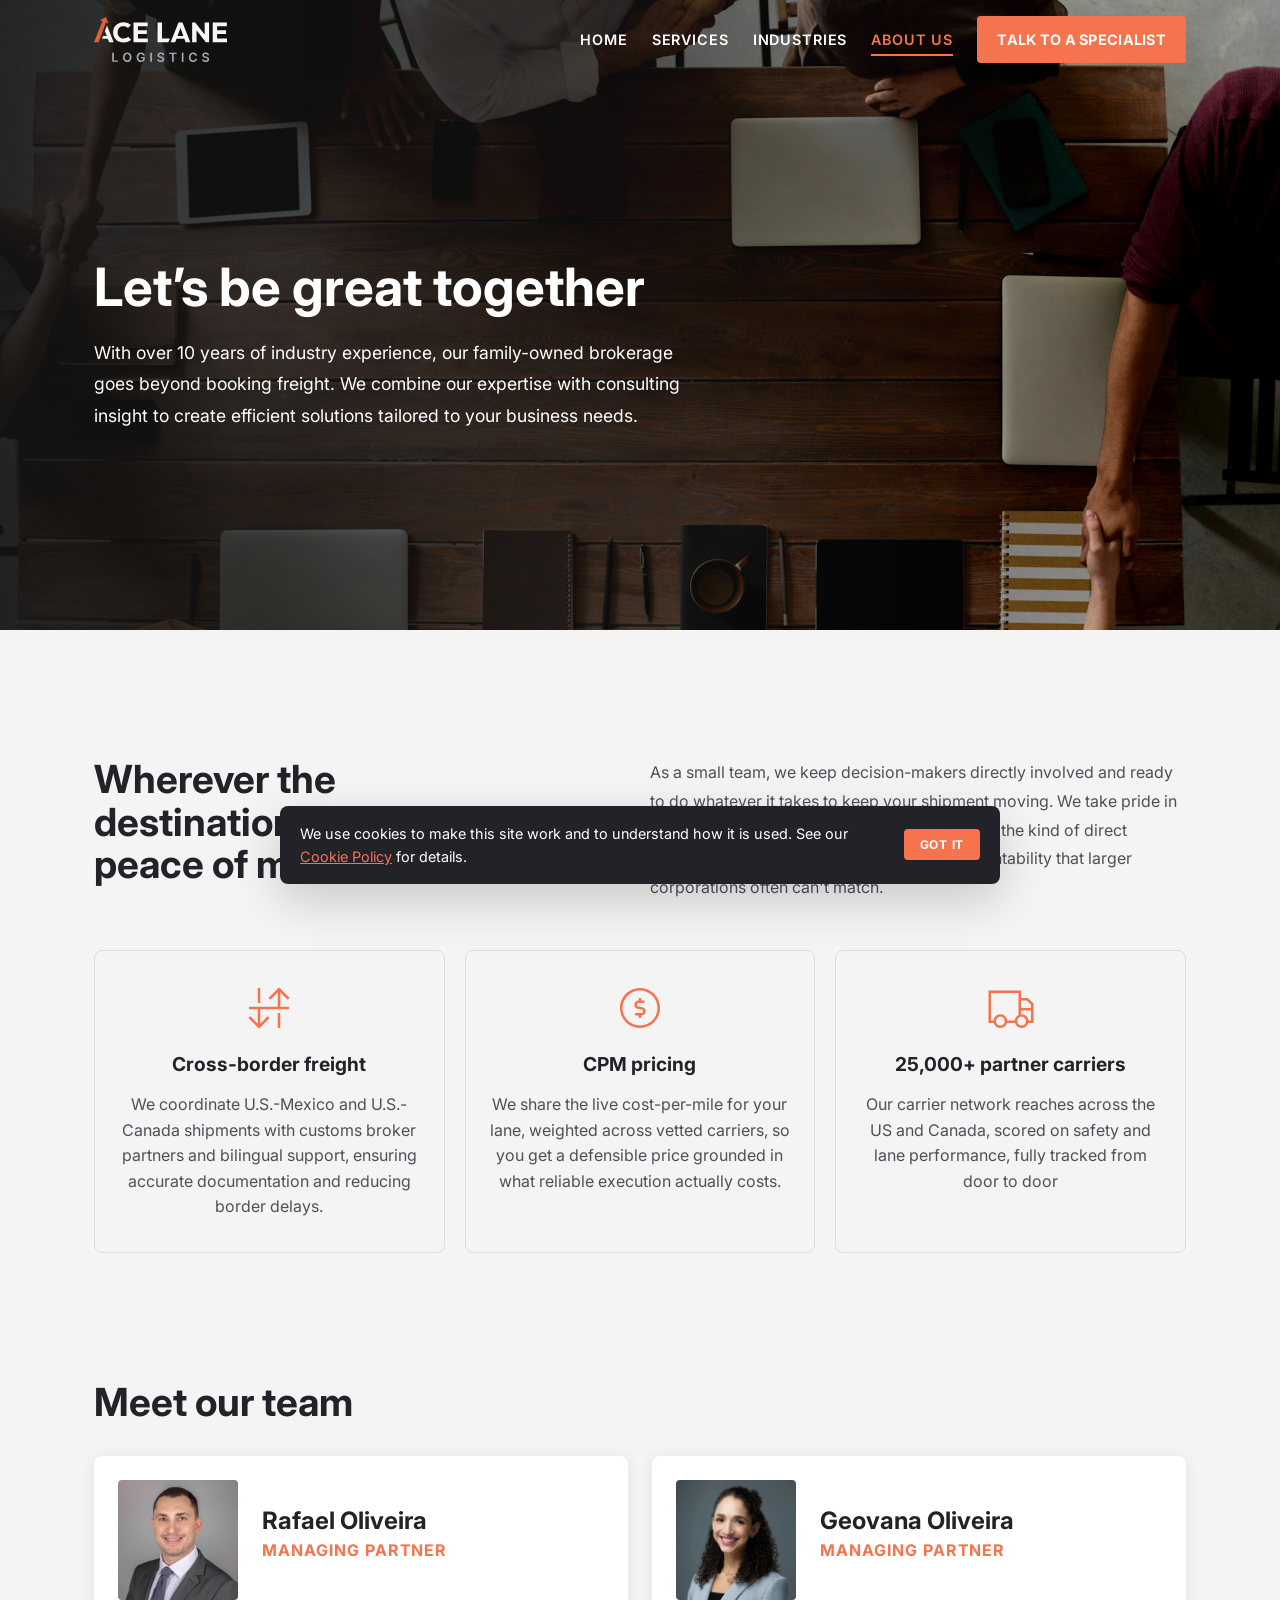
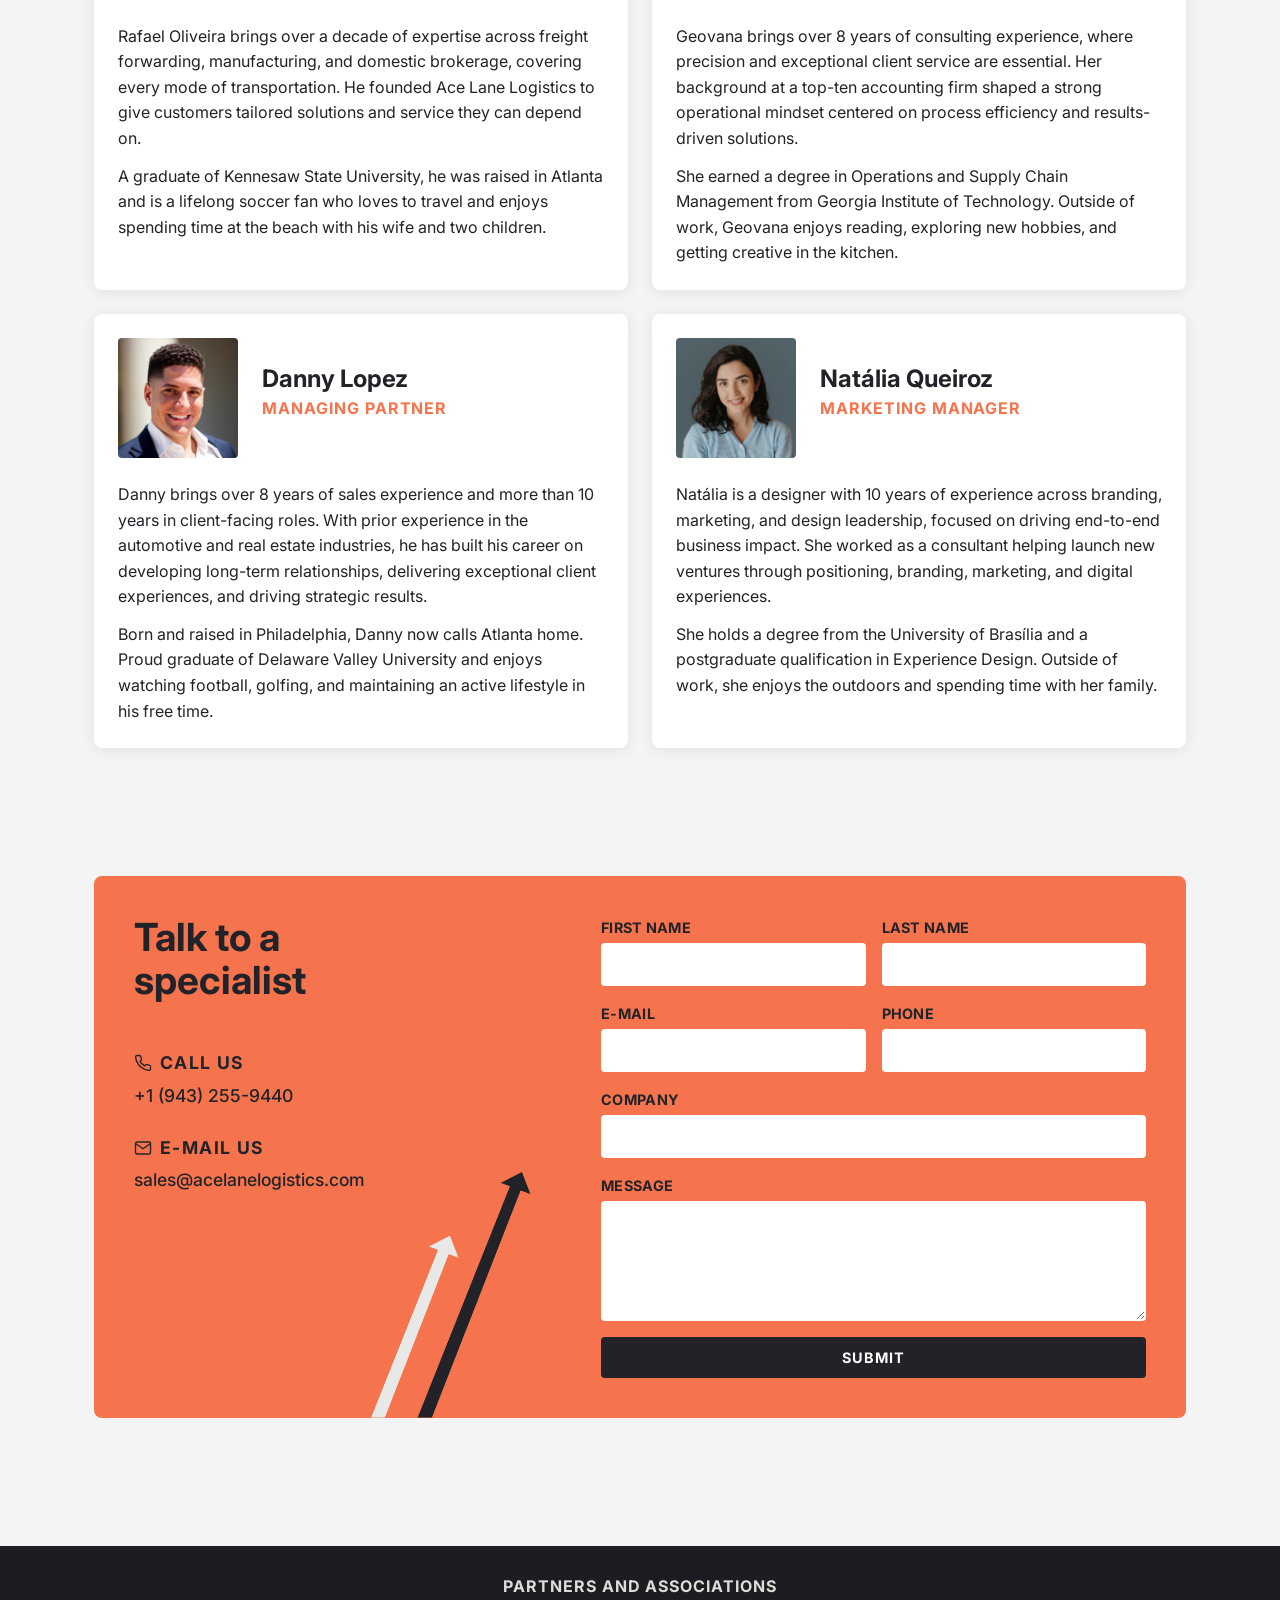
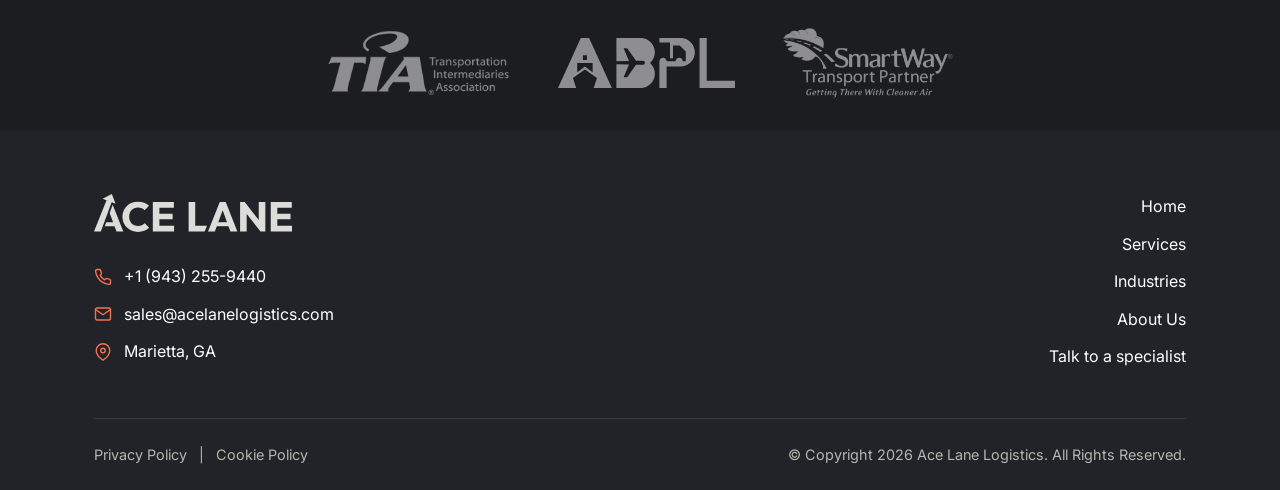
==== commit 3aeb4836: "Add files via upload" ====
--- a/about.html
+++ b/about.html
@@ -312,6 +312,10 @@
               <svg viewBox="0 0 24 24" fill="none" stroke="currentColor" stroke-width="1.8" stroke-linecap="round" stroke-linejoin="round"><path d="M4 4h16c1.1 0 2 .9 2 2v12c0 1.1-.9 2-2 2H4c-1.1 0-2-.9-2-2V6c0-1.1.9-2 2-2z"/><polyline points="22,6 12,13 2,6"/></svg>
               sales@acelanelogistics.com
             </a>
+            <a>
+              <svg viewBox="0 0 24 24" fill="none" stroke="currentColor" stroke-width="1.8" stroke-linecap="round" stroke-linejoin="round"><path d="M21 10c0 7-9 13-9 13S3 17 3 10a9 9 0 0 1 18 0z"/><circle cx="12" cy="10" r="3"/></svg>              
+              Marietta, GA
+            </a>
           </div>
         </div>
         <nav class="footer-nav" aria-label="Footer">
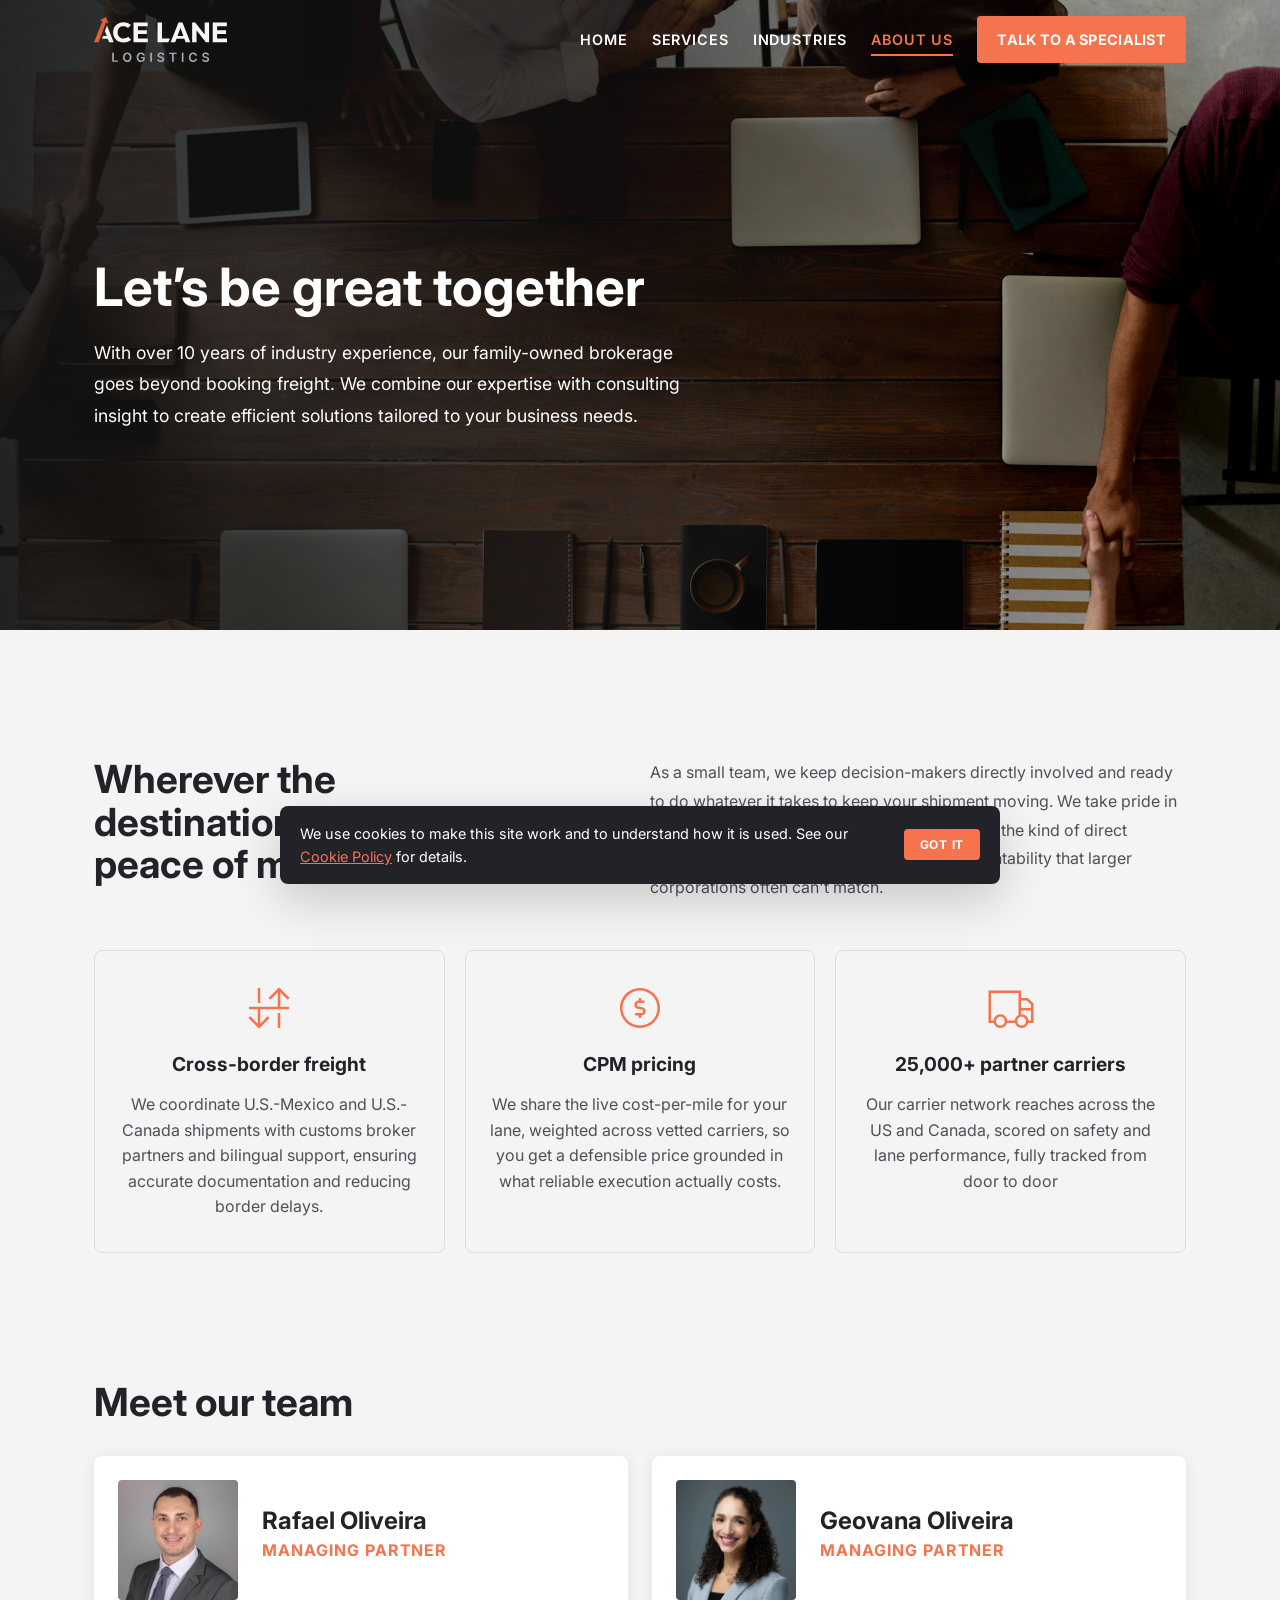
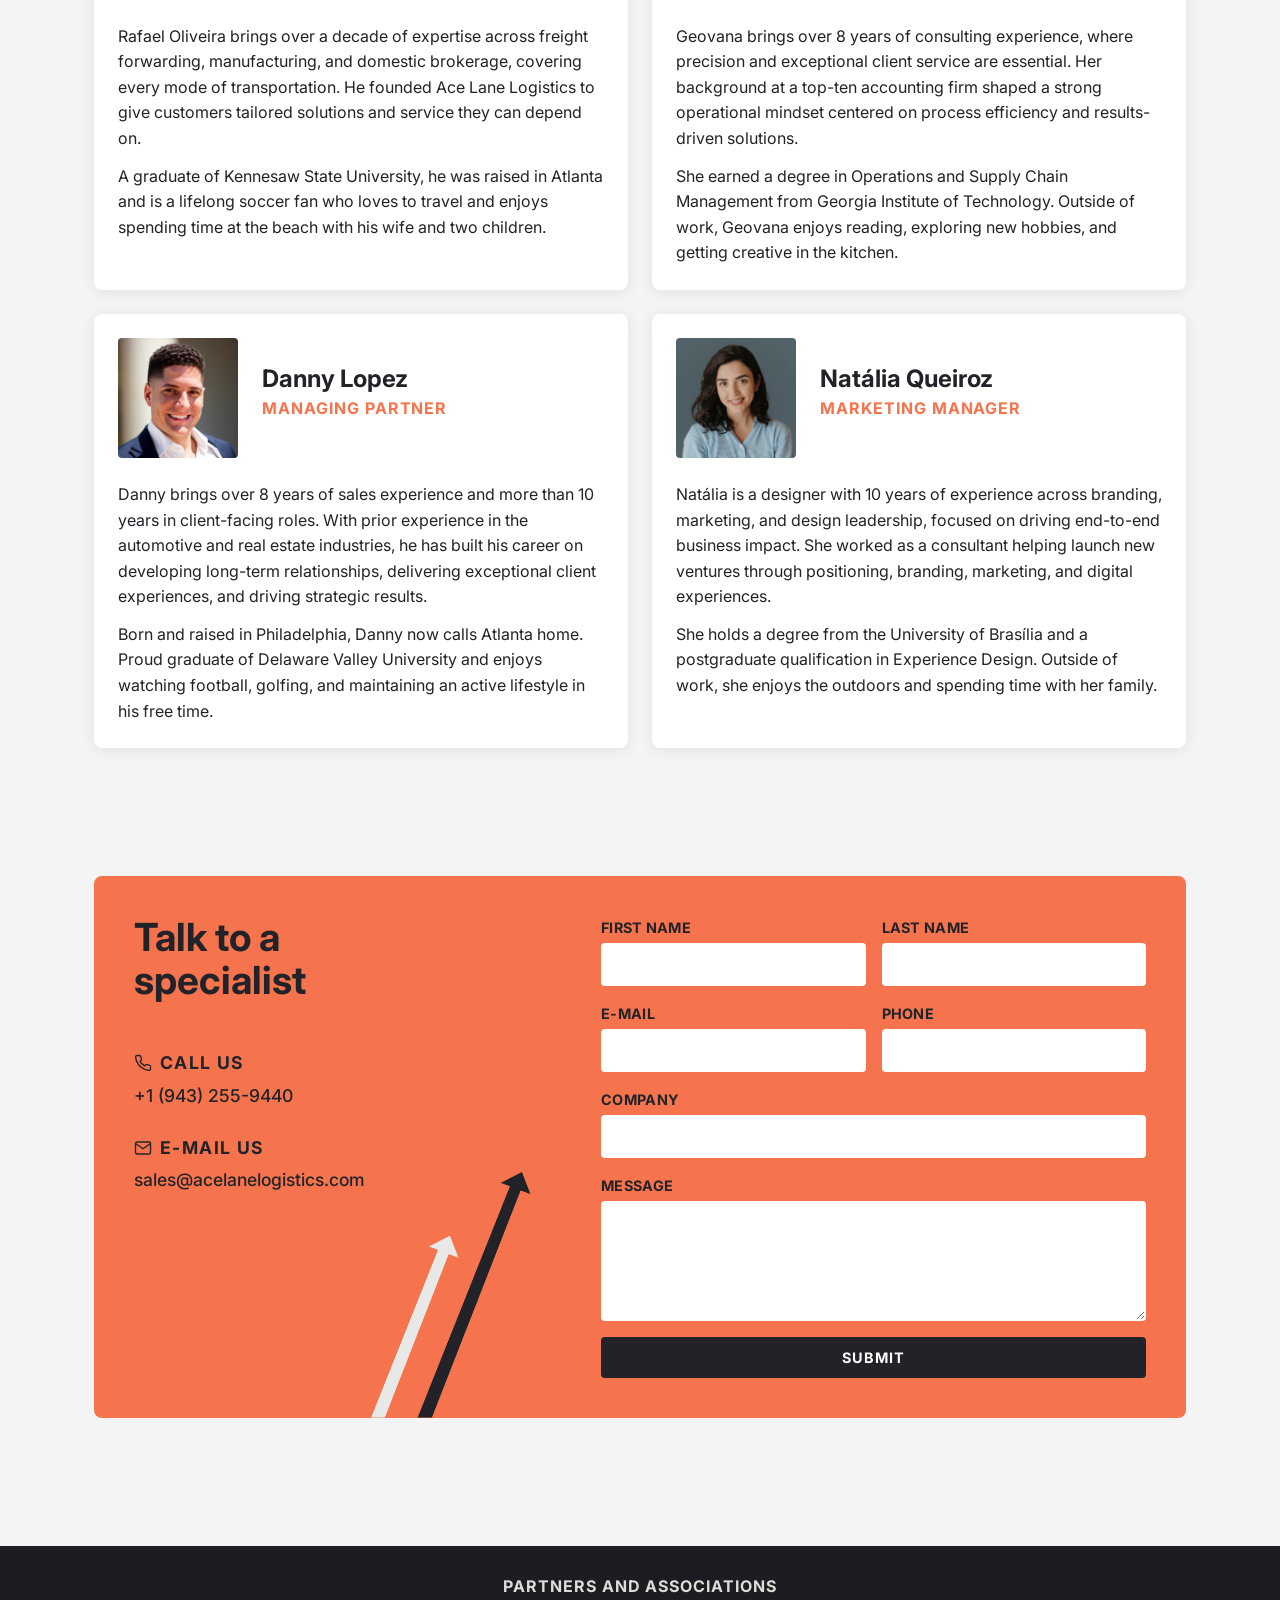
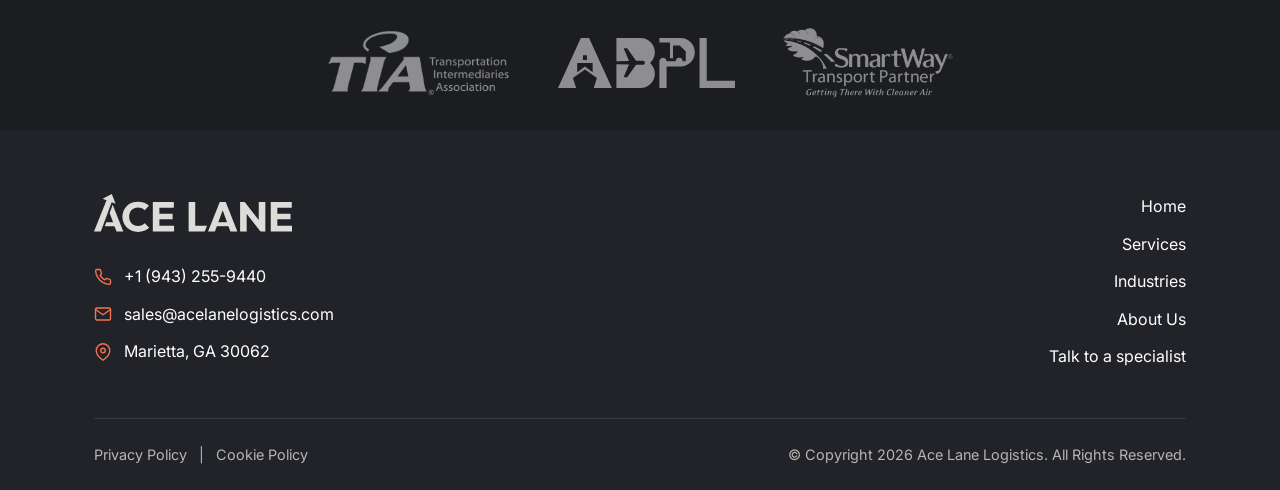
==== commit 2f18cb9d: "Add files via upload" ====
--- a/about.html
+++ b/about.html
@@ -314,7 +314,7 @@
             </a>
             <a>
               <svg viewBox="0 0 24 24" fill="none" stroke="currentColor" stroke-width="1.8" stroke-linecap="round" stroke-linejoin="round"><path d="M21 10c0 7-9 13-9 13S3 17 3 10a9 9 0 0 1 18 0z"/><circle cx="12" cy="10" r="3"/></svg>              
-              Marietta, GA
+              Marietta, GA 30062
             </a>
           </div>
         </div>
--- a/css/styles.css
+++ b/css/styles.css
@@ -263,7 +263,7 @@
   z-index: 2;
   width: 100%;
 }
-.hero.main .hero-text { max-width: 580px; }
+.hero.main .hero-text { max-width: 560px; }
 .hero-text { max-width: 650px; }
 .hero h1 {
   margin-bottom: var(--space-5);
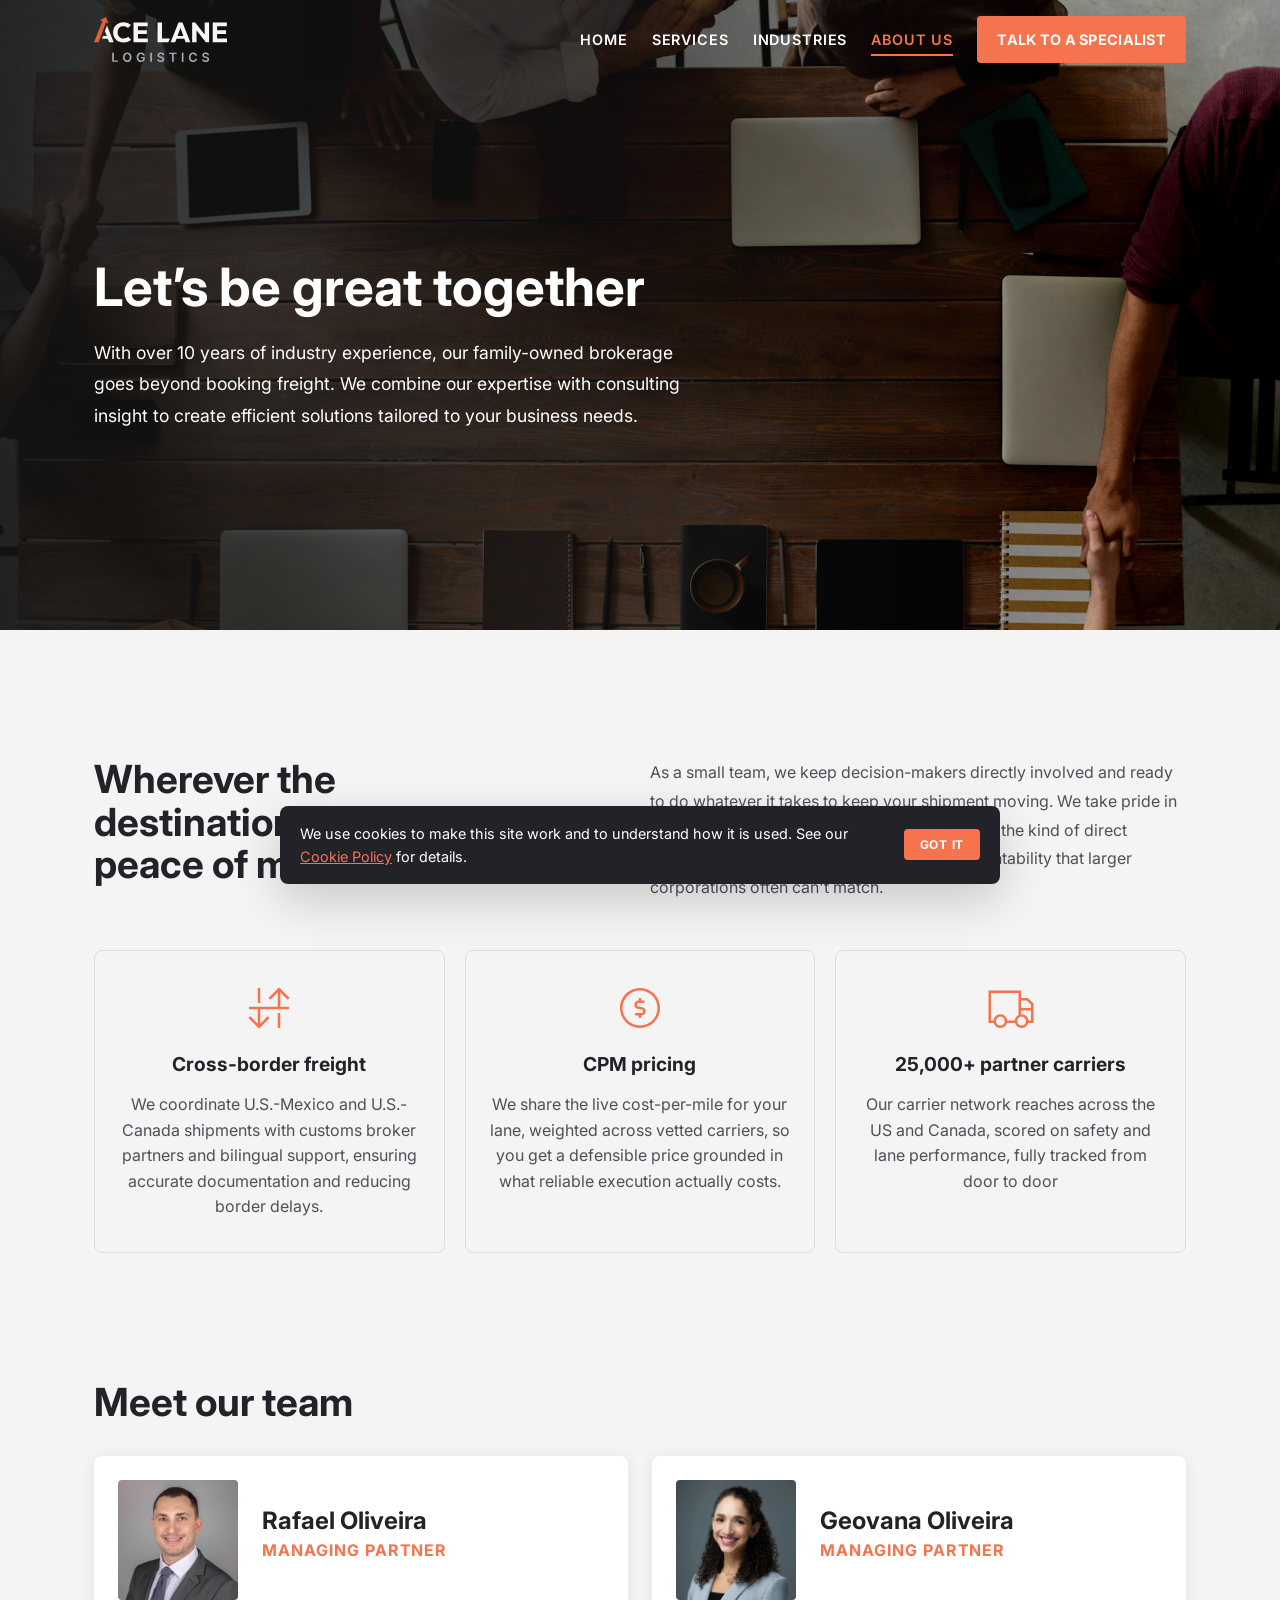
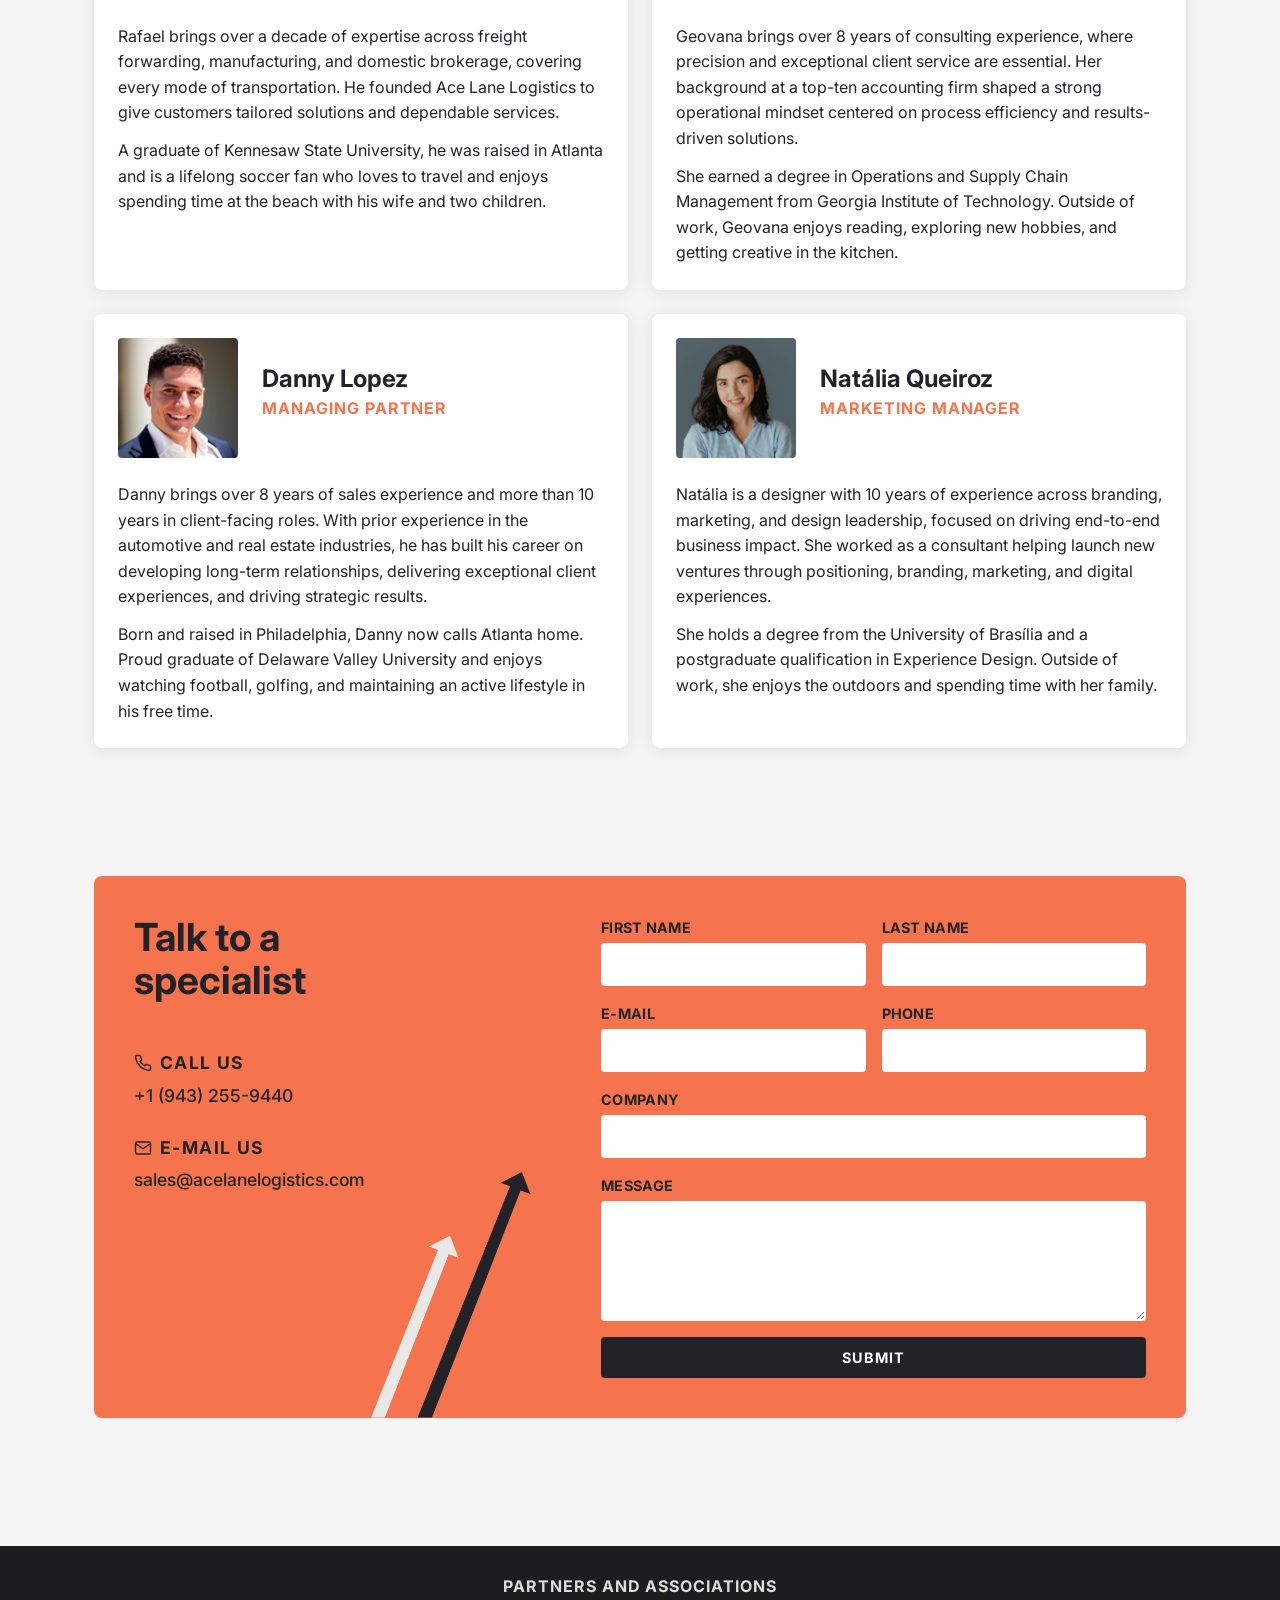
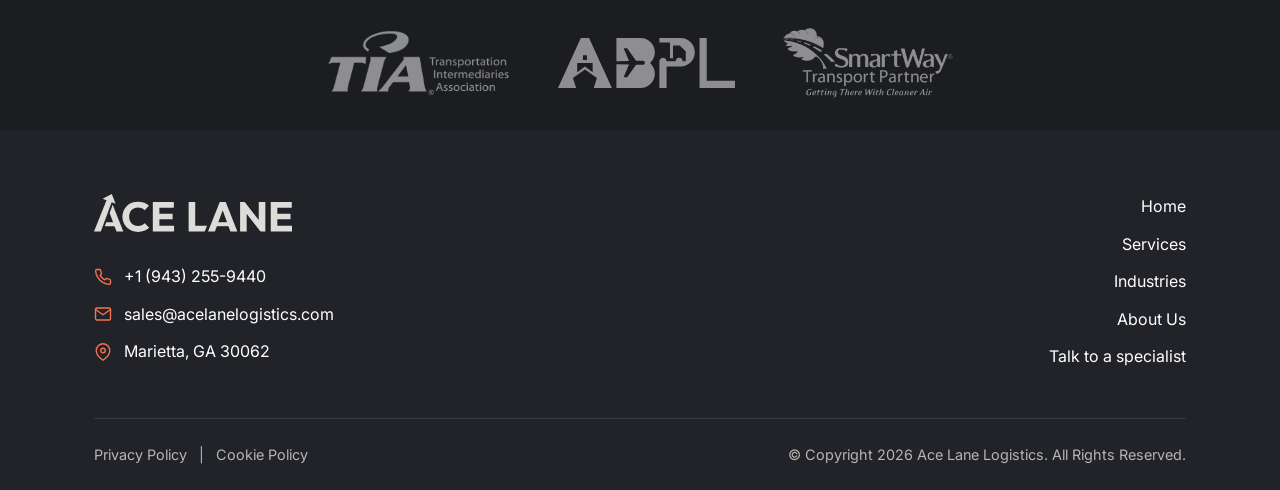
==== commit b48cbb0d: "Add files via upload" ====
--- a/about.html
+++ b/about.html
@@ -142,7 +142,7 @@
               </div>
             </div>
             <div class="partner-text">
-              <p>Rafael Oliveira brings over a decade of expertise across freight forwarding, manufacturing, and domestic brokerage, covering every mode of transportation. He founded Ace Lane Logistics to give customers tailored solutions and service they can depend on.</p>
+              <p>Rafael brings over a decade of expertise across freight forwarding, manufacturing, and domestic brokerage, covering every mode of transportation. He founded Ace Lane Logistics to give customers tailored solutions and dependable services.</p>
               <p>A graduate of Kennesaw State University, he was raised in Atlanta and is a lifelong soccer fan who loves to travel and enjoys spending time at the beach with his wife and two children.</p>
             </div>
           </article>
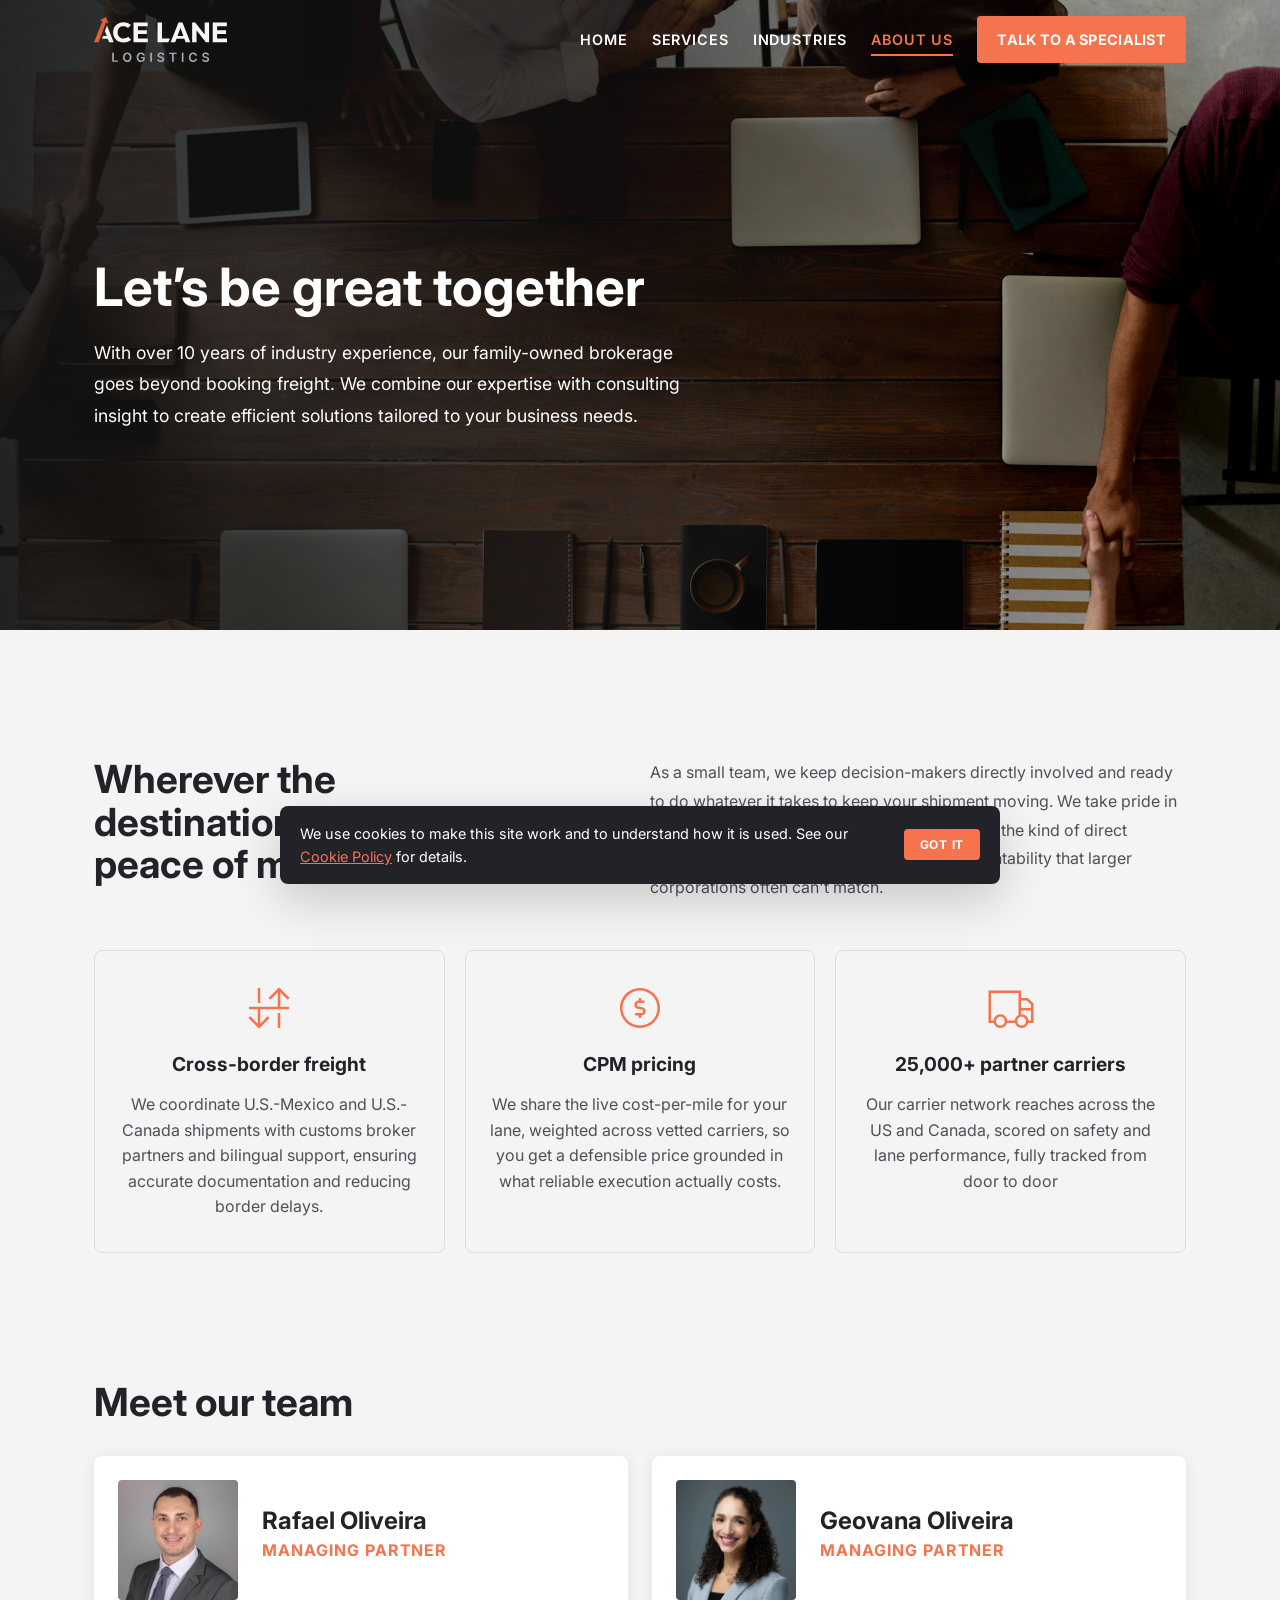
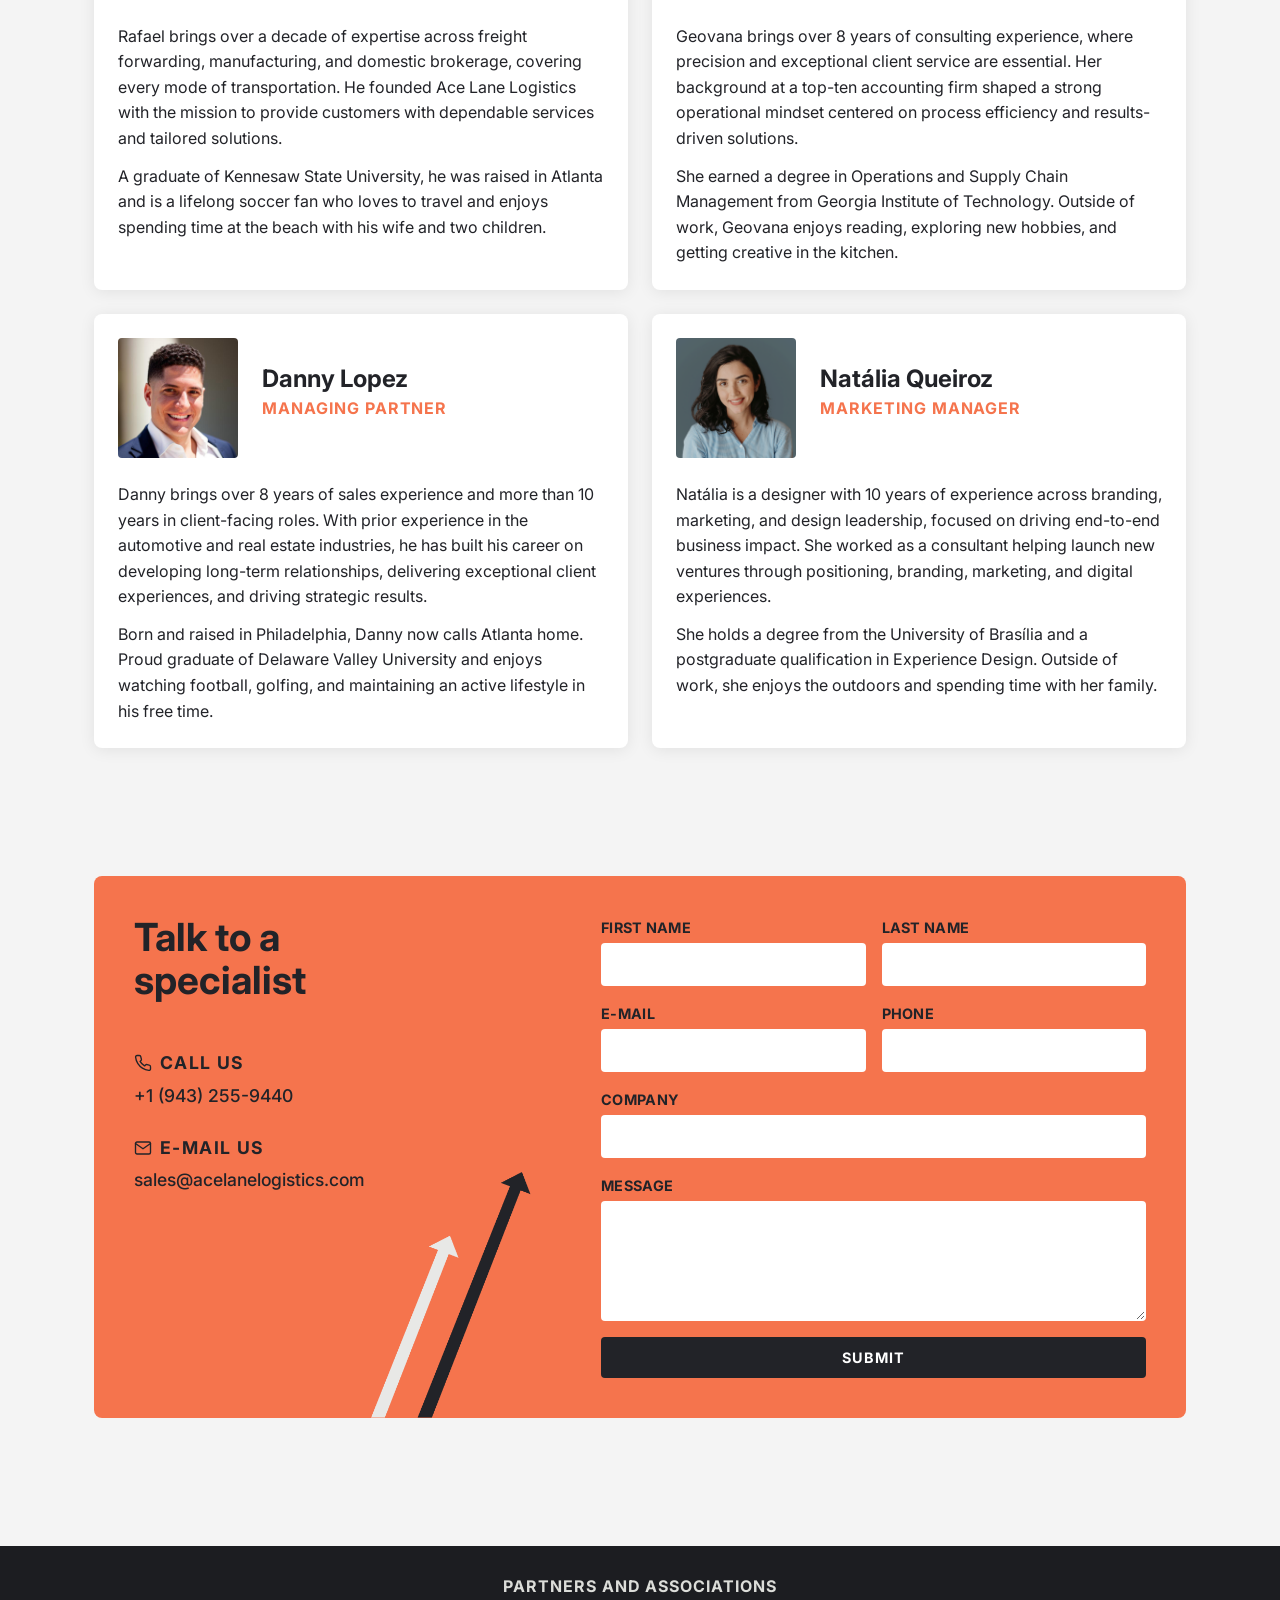
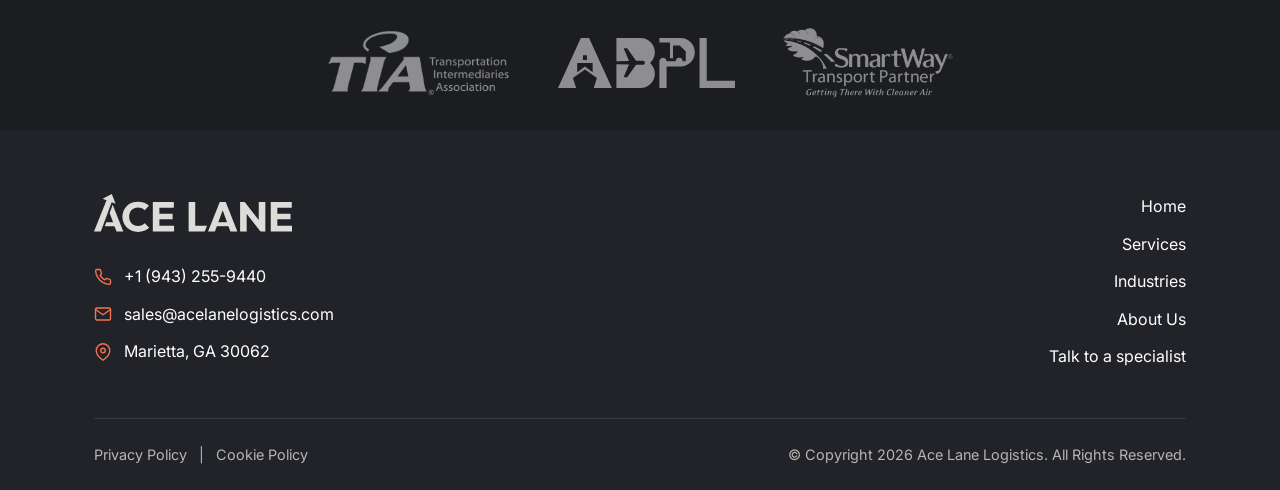
==== commit 8822d52f: "Add files via upload" ====
--- a/about.html
+++ b/about.html
@@ -142,7 +142,7 @@
               </div>
             </div>
             <div class="partner-text">
-              <p>Rafael brings over a decade of expertise across freight forwarding, manufacturing, and domestic brokerage, covering every mode of transportation. He founded Ace Lane Logistics to give customers tailored solutions and dependable services.</p>
+              <p>Rafael brings over a decade of expertise across freight forwarding, manufacturing, and domestic brokerage, covering every mode of transportation. He founded Ace Lane Logistics with the mission to provide customers with dependable services and tailored solutions.</p>
               <p>A graduate of Kennesaw State University, he was raised in Atlanta and is a lifelong soccer fan who loves to travel and enjoys spending time at the beach with his wife and two children.</p>
             </div>
           </article>
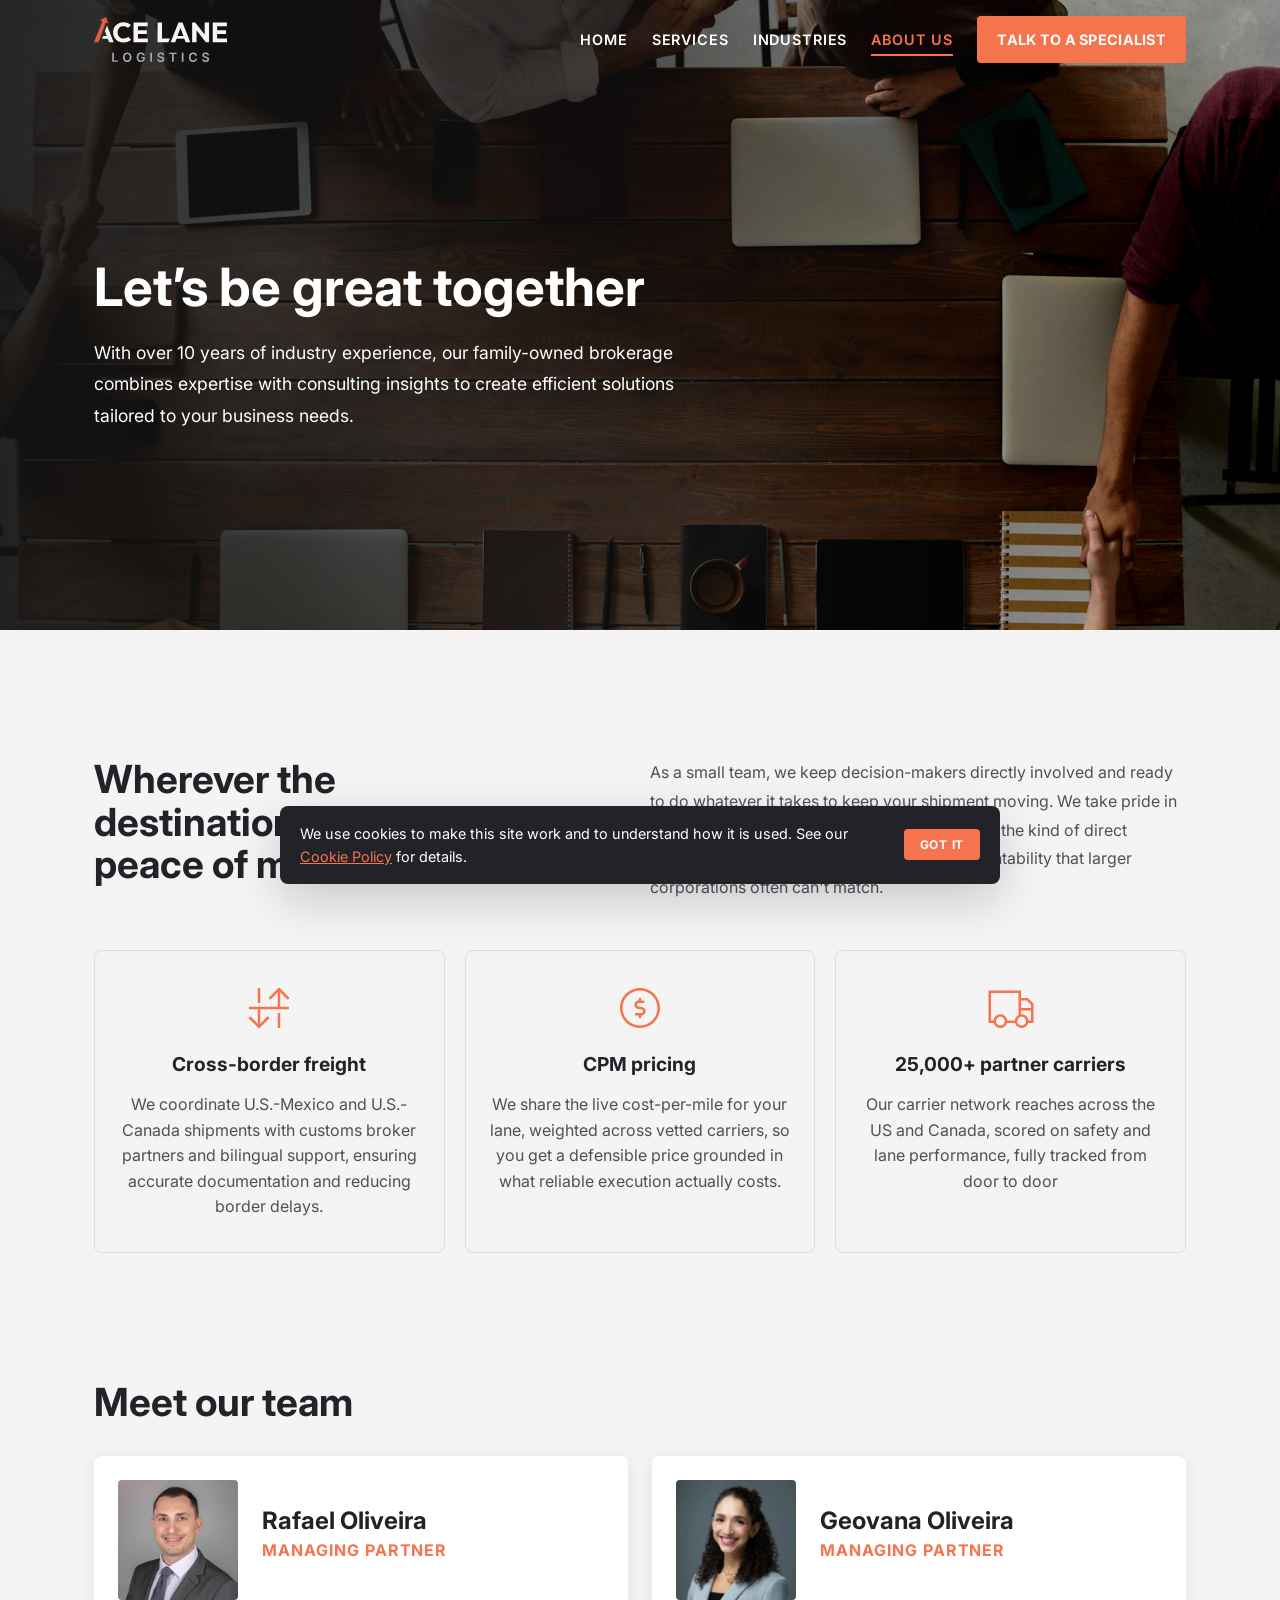
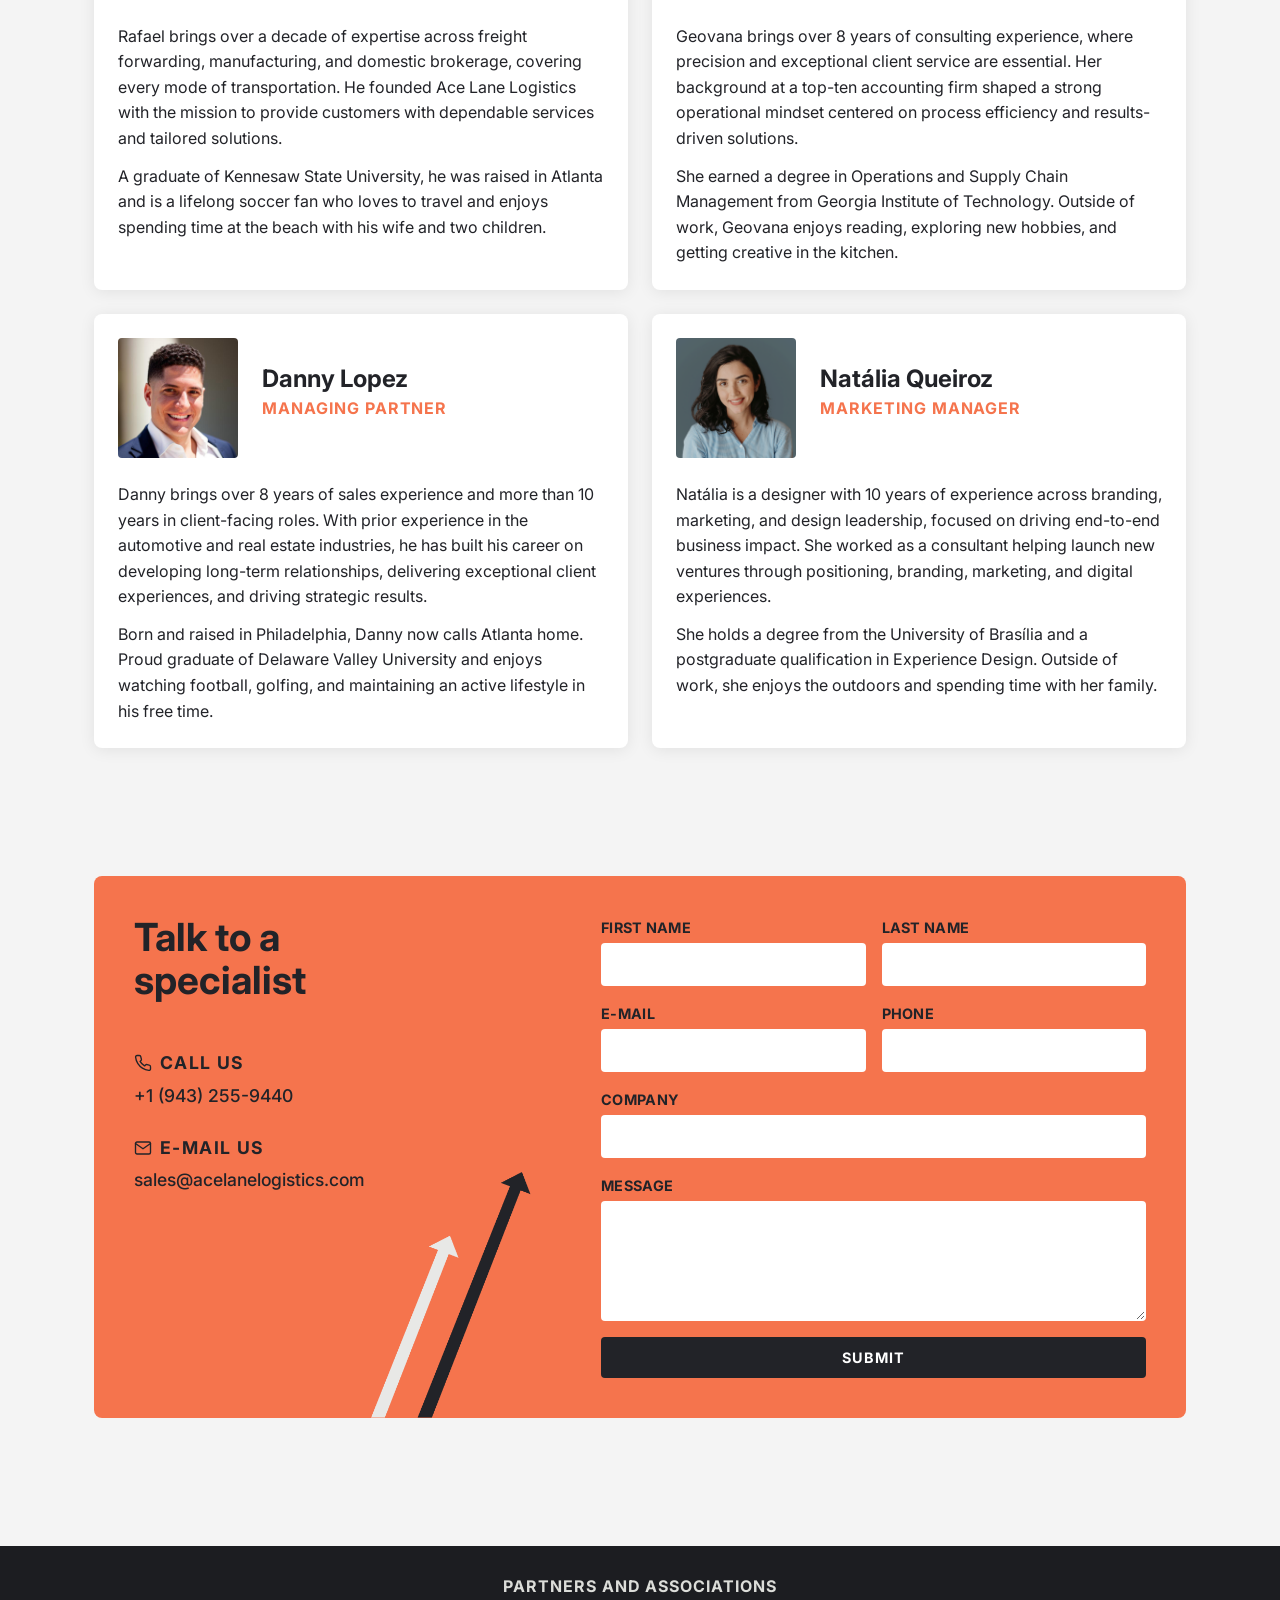
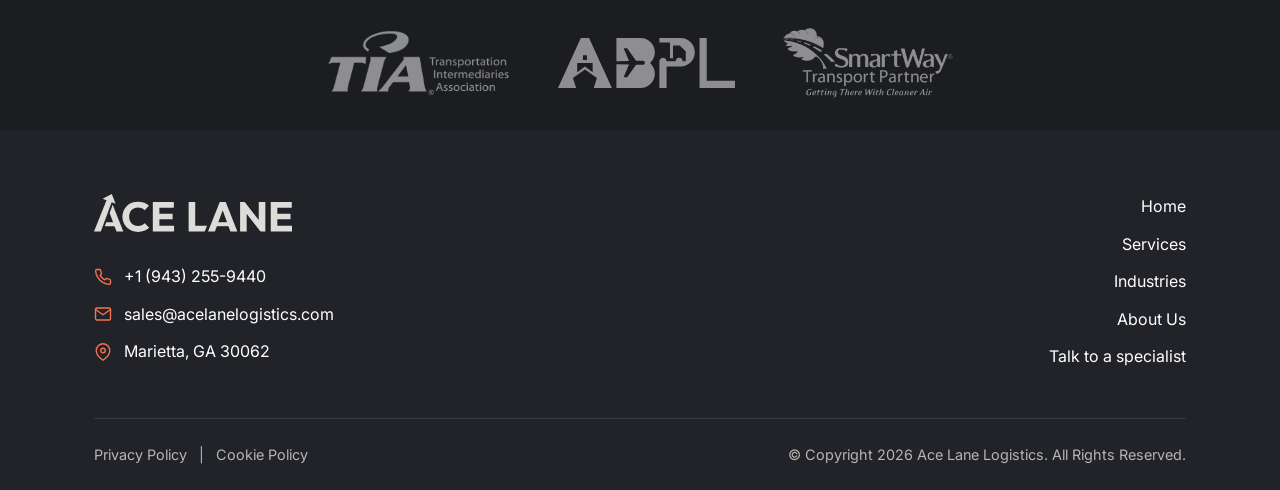
==== commit ebef66f9: "Add files via upload" ====
--- a/about.html
+++ b/about.html
@@ -75,7 +75,7 @@
       <div class="container hero-inner">
         <div class="hero-text">
           <h1 class="heading-5xl">Let’s be great together</h1>
-          <p class="text-lg">With over 10 years of industry experience, our family-owned brokerage goes beyond booking freight. We combine our expertise with consulting insight to create efficient solutions tailored to your business needs. 
+          <p class="text-lg">With over 10 years of industry experience, our family-owned brokerage combines expertise with consulting insights to create efficient solutions tailored to your business needs. 
           </p>
         </div>
       </div>
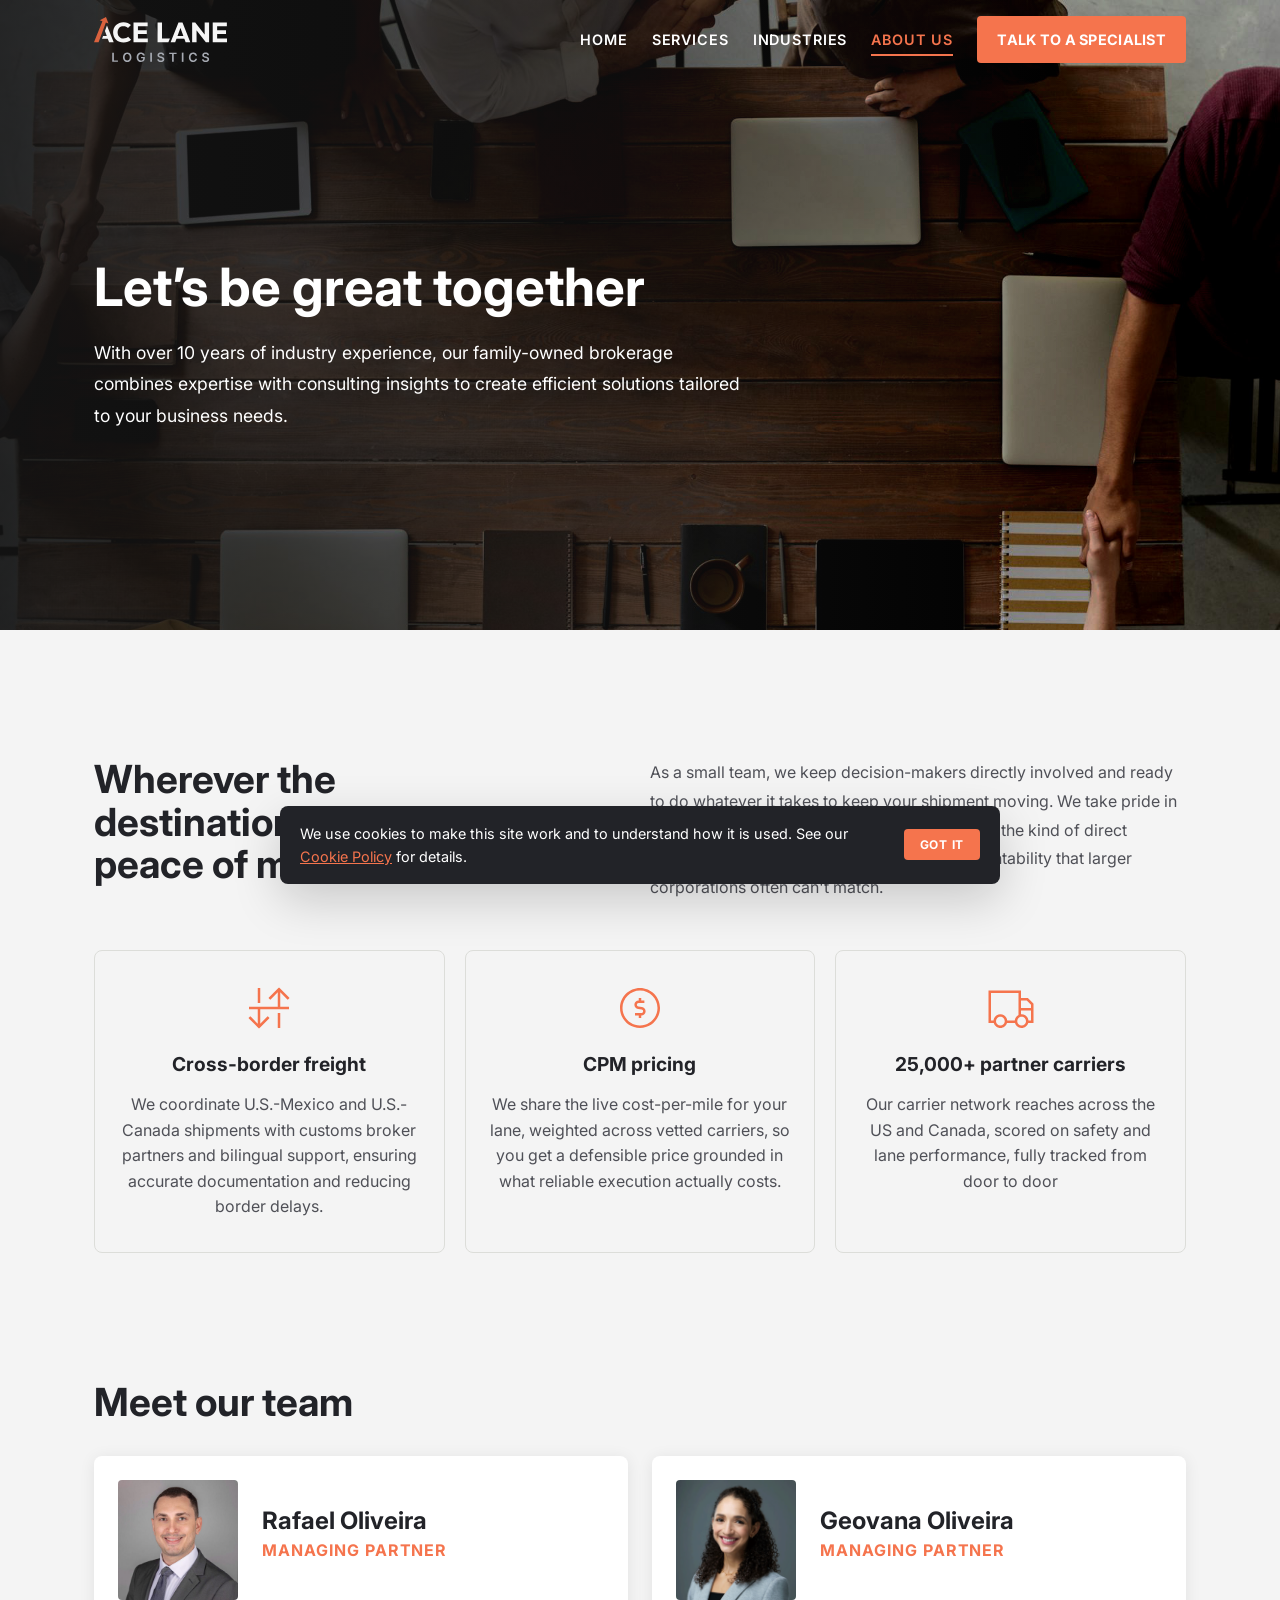
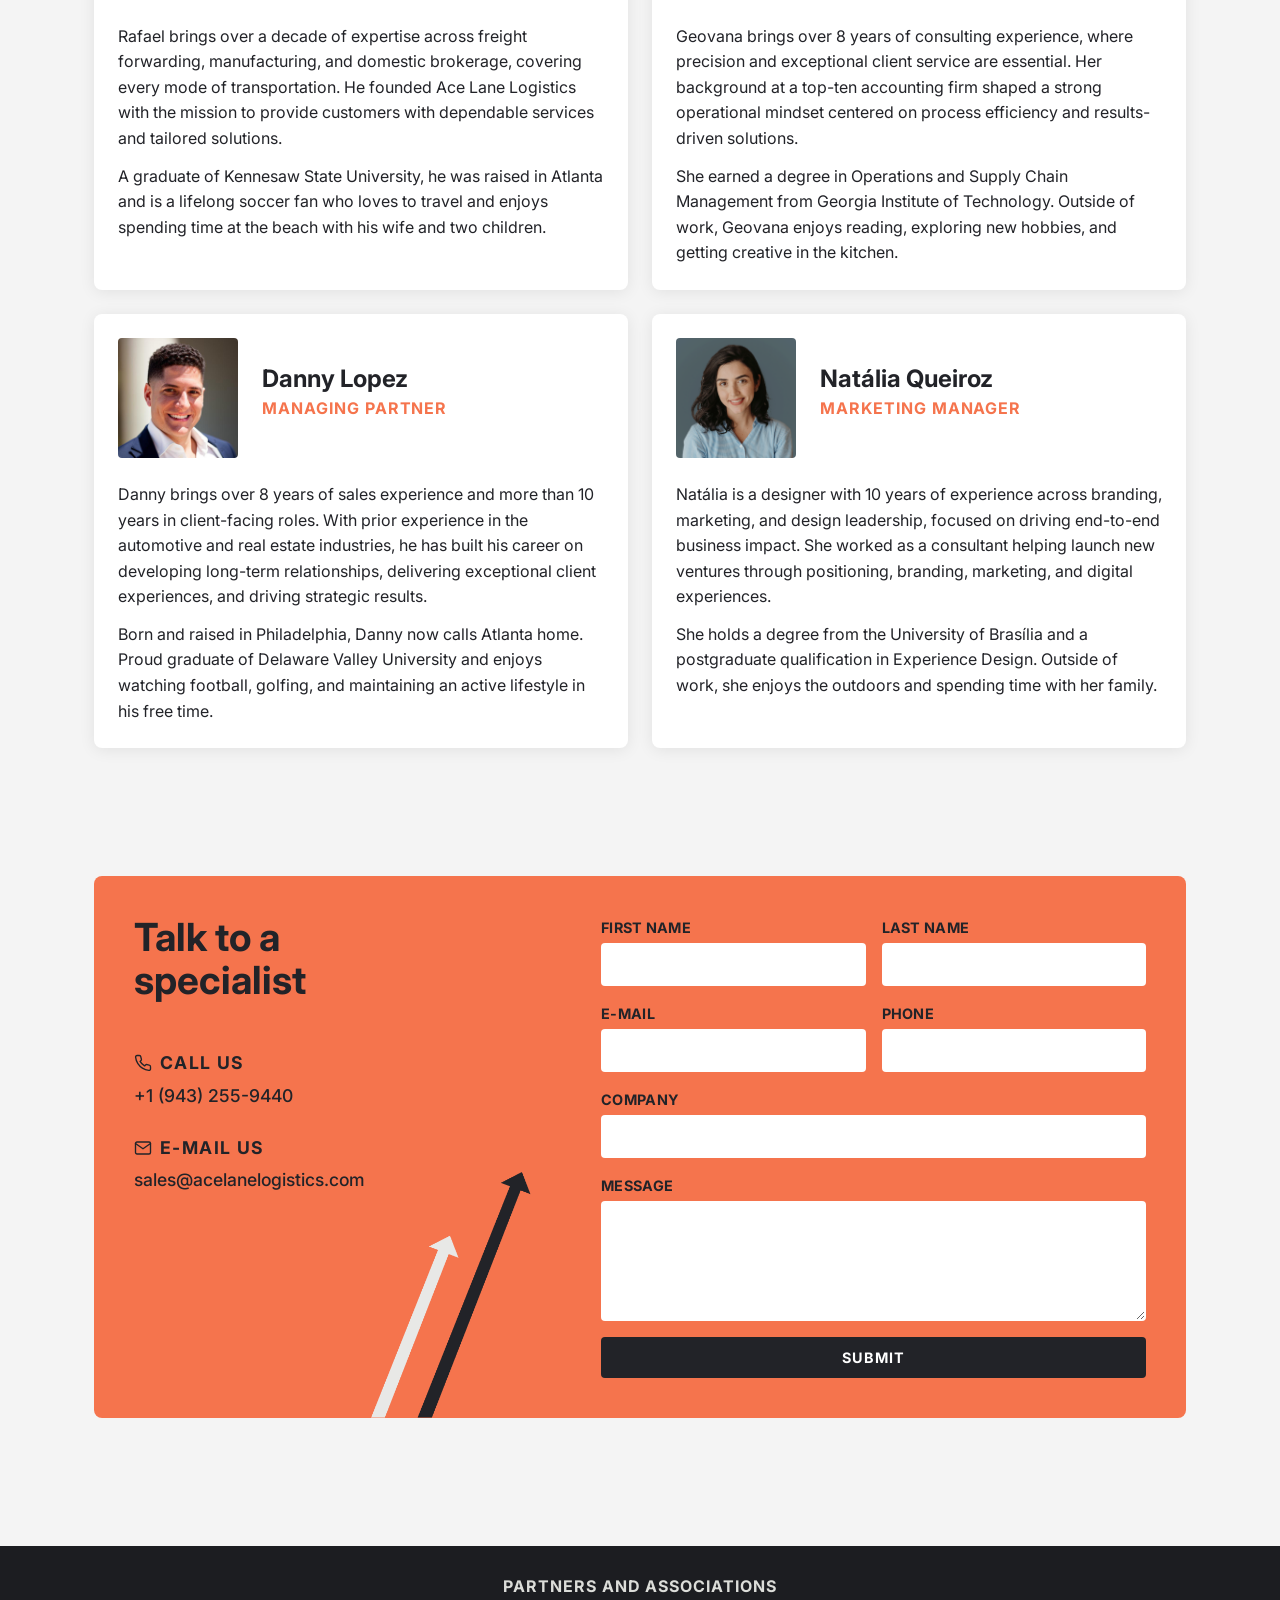
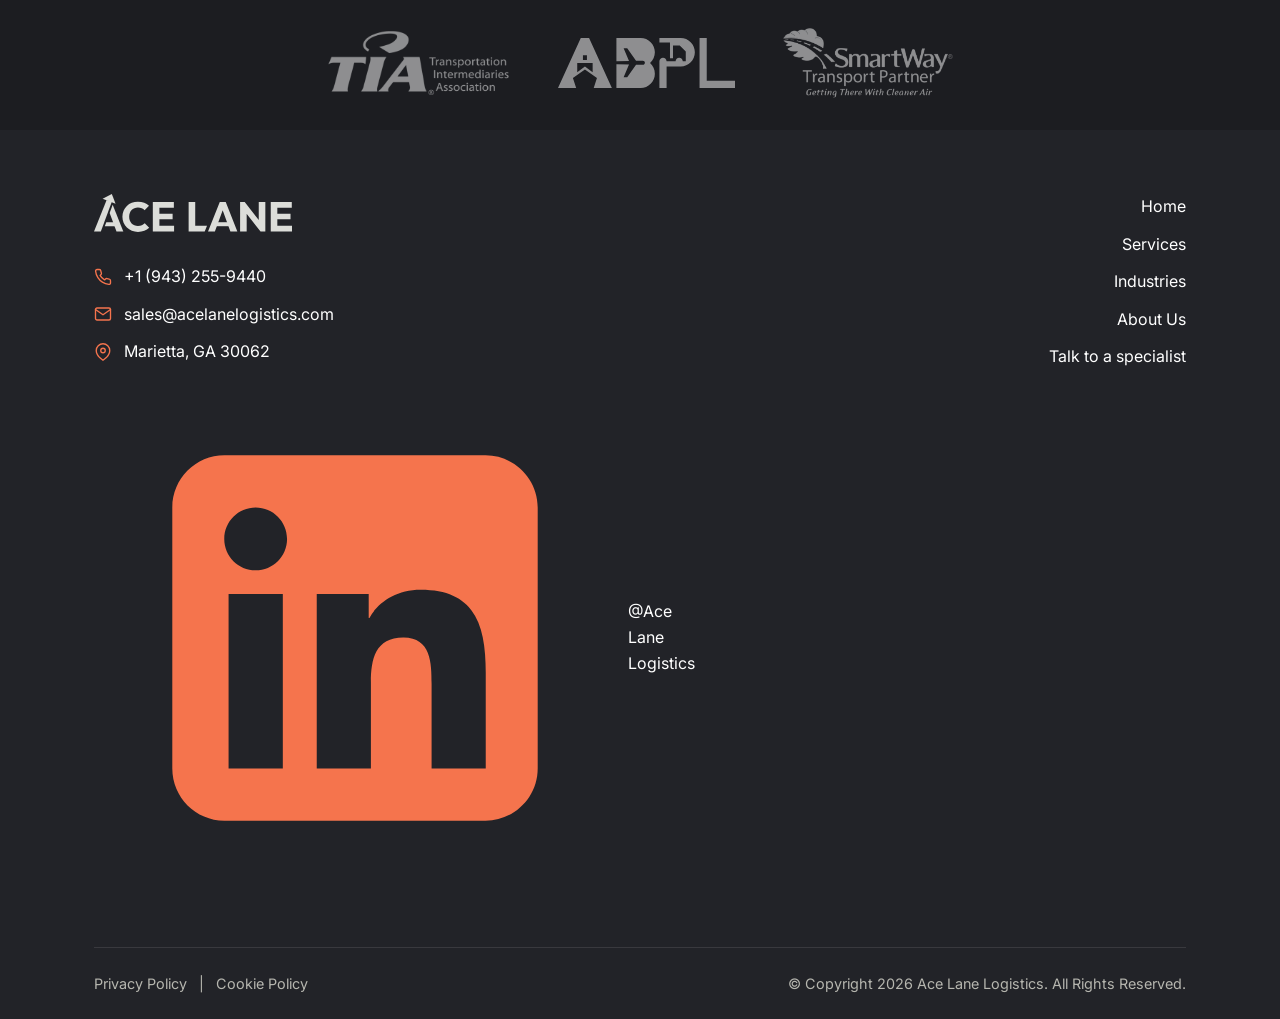
==== commit 9aeb88ff: "Add files via upload" ====
--- a/about.html
+++ b/about.html
@@ -316,6 +316,11 @@
               <svg viewBox="0 0 24 24" fill="none" stroke="currentColor" stroke-width="1.8" stroke-linecap="round" stroke-linejoin="round"><path d="M21 10c0 7-9 13-9 13S3 17 3 10a9 9 0 0 1 18 0z"/><circle cx="12" cy="10" r="3"/></svg>              
               Marietta, GA 30062
             </a>
+
+            <a href="https://www.linkedin.com/company/ace-lane-logistics">
+              <img src="img/icons/linkedin.svg" alt="LinkedIn">
+              @Ace Lane Logistics
+            </a>
           </div>
         </div>
         <nav class="footer-nav" aria-label="Footer">
--- a/css/styles.css
+++ b/css/styles.css
@@ -263,7 +263,7 @@
   z-index: 2;
   width: 100%;
 }
-.hero.main .hero-text { max-width: 560px; }
+.hero.main .hero-text { max-width: 720px; }
 .hero-text { max-width: 650px; }
 .hero h1 {
   margin-bottom: var(--space-5);
@@ -313,17 +313,19 @@
   opacity: 0.85;
 }
 @media (max-width: 1440px) {
-.hero-text { max-width: 620px; }
+.hero.main .hero-text { max-width: 600px; }
+}
+@media (max-width: 1200px) {
+.hero.main .hero-text { max-width: 540px; }
 }
 @media (max-width: 1024px) {
-  .hero-text {
+.hero.main .hero-text {
     max-width: 60%;
 }
 }
-
 @media (max-width: 768px) {
   .hero { padding: 120px 0 var(--space-16); min-height: 65vh; }
-  .hero-text {
+  .hero.main .hero-text {
     max-width: 80%;
 }
   .hero-bg::after {
@@ -345,8 +347,8 @@
 .hero-bg {
   background-position: -40rem;
 }
-  .hero-text {
-    max-width: 90%;
+.hero.main .hero-text {
+    max-width: 100%;
 }
 .hero--about .hero-bg {
   background-position: center;
@@ -871,6 +873,11 @@
   filter: grayscale(0);
   transform: scale(1.08);
 }
+@media (max-width: 1400px) {
+  .industry-row p {
+    width: 86%;
+  }
+}
 
 @media (max-width: 1024px) {
   .industry-row {
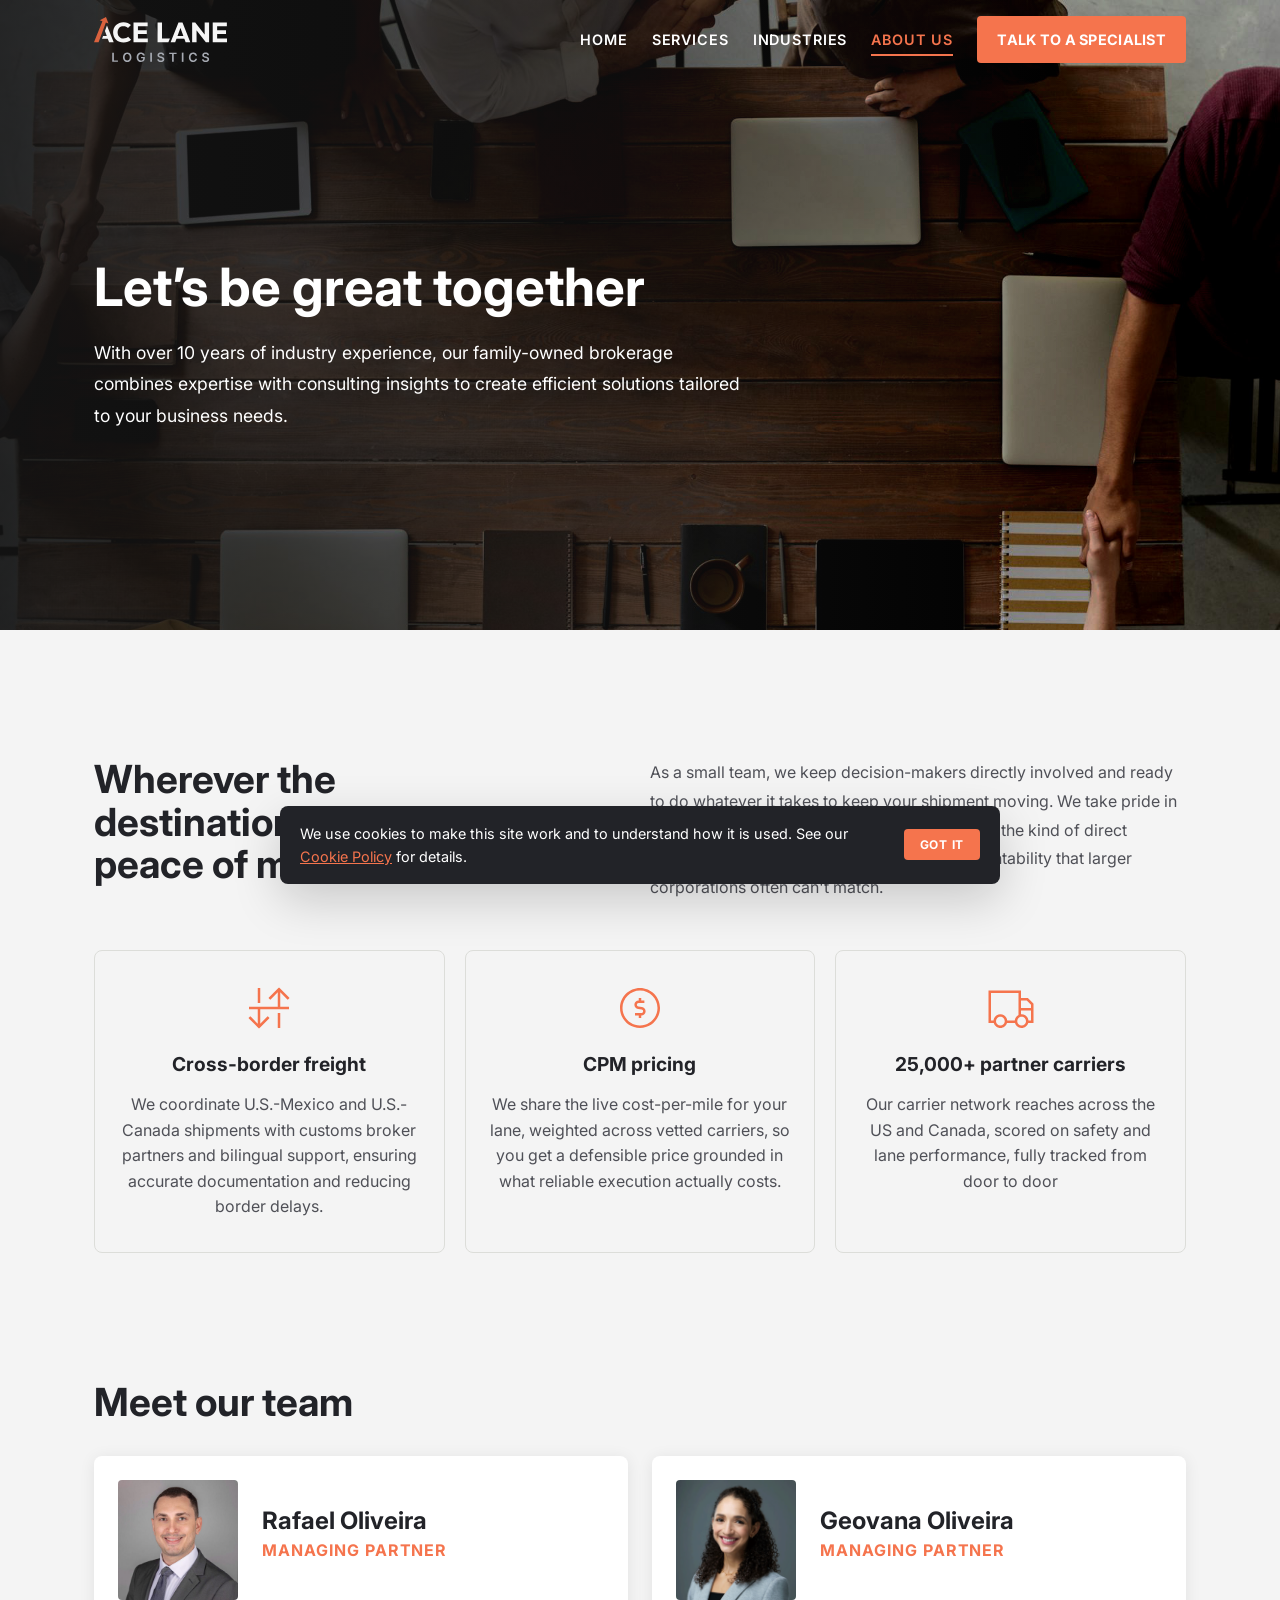
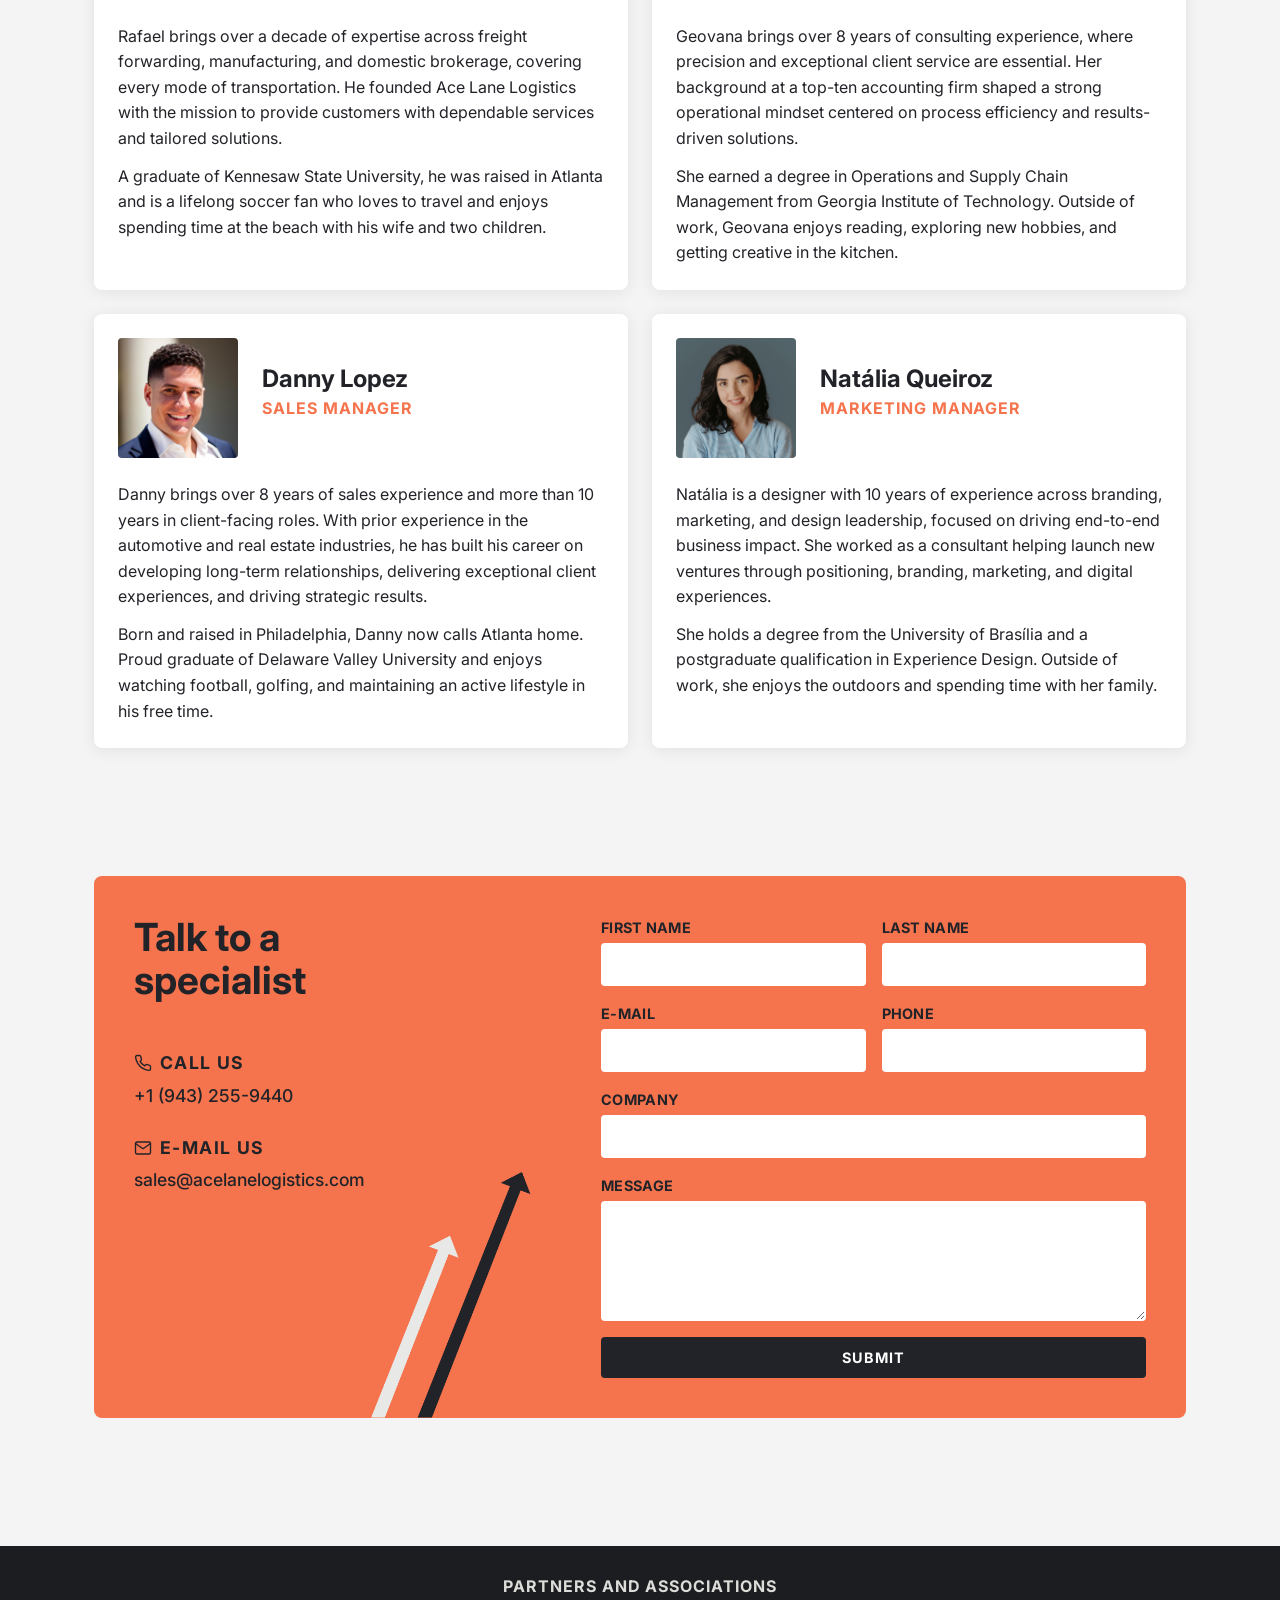
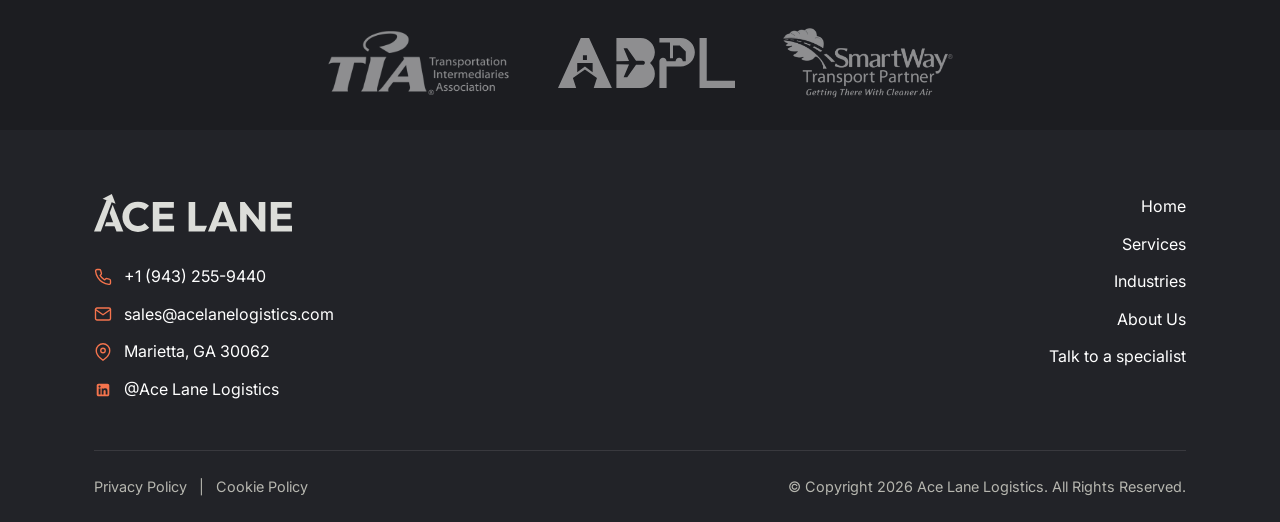
==== commit 0f501561: "Add files via upload" ====
--- a/about.html
+++ b/about.html
@@ -172,7 +172,7 @@
               <img src="img/partner-danny-lopez-ace-lane.jpeg" alt="Danny Lopez">
               <div class="partner-name">
                 <h3 class="heading-2xl">Danny Lopez</h3>
-                <h4 class="heading-base">Managing Partner</h4>
+                <h4 class="heading-base">Sales Manager</h4>
                <!--  <a href="https://www.linkedin.com/in/dlopez05/" class="btn sm btn-outline btn-linkedin" target="_blank" rel="noopener noreferrer">
                   <svg class="li-icon" viewBox="0 0 640 640" xmlns="http://www.w3.org/2000/svg" aria-hidden="true">
                     <path d="M512 96L127.9 96C110.3 96 96 110.5 96 128.3L96 511.7C96 529.5 110.3 544 127.9 544L512 544C529.6 544 544 529.5 544 511.7L544 128.3C544 110.5 529.6 96 512 96zM231.4 480L165 480L165 266.2L231.5 266.2L231.5 480L231.4 480zM198.2 160C219.5 160 236.7 177.2 236.7 198.5C236.7 219.8 219.5 237 198.2 237C176.9 237 159.7 219.8 159.7 198.5C159.7 177.2 176.9 160 198.2 160zM480.3 480L413.9 480L413.9 376C413.9 351.2 413.4 319.3 379.4 319.3C344.8 319.3 339.5 346.3 339.5 374.2L339.5 480L273.1 480L273.1 266.2L336.8 266.2L336.8 295.4L337.7 295.4C346.6 278.6 368.3 260.9 400.6 260.9C467.8 260.9 480.3 305.2 480.3 362.8L480.3 480z"/>
--- a/css/styles.css
+++ b/css/styles.css
@@ -1286,6 +1286,10 @@
   color: var(--color-orange);
 }
 
+.footer-contact img {
+  width: 18px; height: 20px;
+}
+
 .footer-nav {
   display: flex;
   flex-direction: column;
